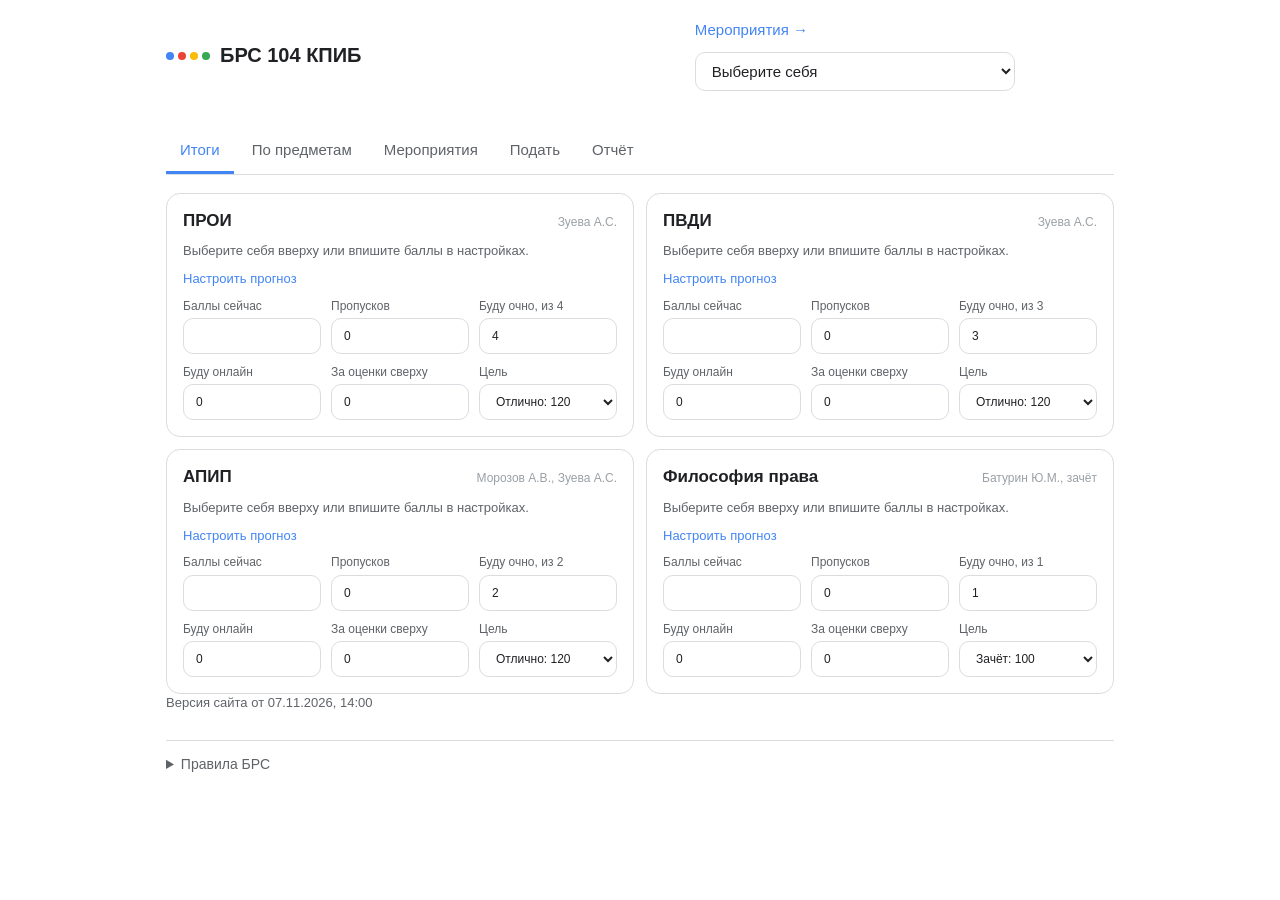
==== brs/index.html @ 586242a7 "БРС: даты пар по официальному расписанию ВШГА (лист «Расписание» в таблице и запасной список) Co-Aut" ====
<!doctype html>
<html lang="ru">
<head>
<script>if(window.top!==window)document.documentElement.classList.add("embed")</script>
<style>.embed .wrap{padding-top:12px}.embed header .brand{display:none}</style>
<meta charset="utf-8">
<meta name="viewport" content="width=device-width, initial-scale=1, viewport-fit=cover">
<title>БРС 104 КПИБ</title>
<link rel="stylesheet" href="https://fonts.googleapis.com/css2?family=Google+Sans:wght@400;500;700&family=Roboto+Mono:wght@500&display=swap">
<style>
:root{
  --bg:#FFFFFF;--fg:#202124;--muted:#5F6368;--faint:#9AA0A6;--fill:#F1F3F4;--line:#DADCE0;
  --blue:#4285F4;--red:#EA4335;--yellow:#FBBC04;--green:#34A853;
  --blue-t:#E8F0FE;--red-t:#FCE8E6;--yellow-t:#FEF7E0;--green-t:#E6F4EA;
  --font:"Google Sans","Product Sans",Roboto,"Segoe UI",Arial,sans-serif;--mono:"Roboto Mono",ui-monospace,Menlo,monospace;
}
*{box-sizing:border-box}
html,body{margin:0;background:var(--bg);color:var(--fg);font:15px/1.35 var(--font)}
.wrap{max-width:980px;margin:0 auto;padding:20px max(16px,env(safe-area-inset-right,0px)) 48px max(16px,env(safe-area-inset-left,0px))}
header{display:flex;flex-wrap:wrap;gap:12px 20px;align-items:center;justify-content:space-between}
.brand{display:flex;align-items:center;gap:10px}
.dots{display:flex;gap:4px}.dots i{width:8px;height:8px;border-radius:50%;display:block}
h1{font-size:20px;margin:0;font-weight:700}
select,input{font:inherit;color:var(--fg);background:var(--bg);border:1px solid var(--line);border-radius:10px;padding:9px 12px}
select:focus,input:focus,button:focus-visible{outline:2px solid var(--blue);outline-offset:1px}
#who{min-width:min(320px,100%);font-weight:500}
.status{color:var(--muted);font-size:13px;margin:8px 0 0;min-height:1em}
nav{display:flex;gap:4px;margin:18px 0 18px;border-bottom:1px solid var(--line);overflow-x:auto}
nav button{font:inherit;font-weight:500;border:0;background:none;color:var(--muted);padding:10px 14px;border-bottom:3px solid transparent;cursor:pointer;white-space:nowrap}
nav button.on{color:var(--blue);border-bottom-color:var(--blue)}
section[hidden]{display:none}
.tiles{display:grid;grid-template-columns:repeat(auto-fit,minmax(min(100%,420px),1fr));gap:12px}
.tile{border:1px solid var(--line);border-radius:14px;padding:16px;display:flex;flex-direction:column;gap:10px;min-width:0}
.thead{display:flex;justify-content:space-between;align-items:baseline;gap:8px}
.thead h2{font-size:17px;margin:0}
.thead small{color:var(--faint);font-size:12px;text-align:right}
.nums{display:flex;align-items:baseline;gap:6px;flex-wrap:wrap}
.nums b{font:500 34px/1 var(--mono);font-variant-numeric:tabular-nums}
.nums span{color:var(--muted);font-size:14px}
.bar{position:relative;height:8px;border-radius:99px;background:var(--fill);overflow:hidden}
.bar i{position:absolute;inset:0 auto 0 0;border-radius:99px}
.bar .f{background:#C6DAFC}.bar .c{background:var(--blue)}
.bar .t{position:absolute;top:-3px;bottom:-3px;width:2px;background:var(--fg);opacity:.5}
.row{display:flex;justify-content:space-between;align-items:center;gap:8px;flex-wrap:wrap;font-size:14px;color:var(--muted)}
.row b{color:var(--fg)}
.pill{display:inline-block;padding:3px 10px;border-radius:99px;font-size:13px;font-weight:500}
.p-ok{background:var(--green-t);color:#137333}.p-warn{background:var(--yellow-t);color:#8a5a00}.p-bad{background:var(--red-t);color:#b3261e}
details.cfg summary{cursor:pointer;color:var(--blue);font-size:13px;list-style:none}
details.cfg summary::-webkit-details-marker{display:none}
.grid{display:grid;grid-template-columns:repeat(auto-fit,minmax(130px,1fr));gap:10px;margin-top:10px}
.grid label{display:flex;flex-direction:column;gap:4px;font-size:12px;color:var(--muted)}
.grid input,.grid select{width:100%}
.hint{font-size:13px;color:var(--muted);margin:0}
.tablewrap{overflow-x:auto;border:1px solid var(--line);border-radius:14px}
table.days{border-collapse:collapse;width:100%;min-width:520px;font-variant-numeric:tabular-nums}
.days th,.days td{padding:8px 10px;border-bottom:1px solid var(--line);text-align:center}
.days th{background:var(--fill);font-size:12px;color:var(--muted);font-weight:500;position:sticky;top:0}
.days td:first-child,.days th:first-child{text-align:left;white-space:nowrap}
.days tr.today td{background:#FAFBFF}
.days tr.sum td{font-weight:700;background:var(--fill)}
.subjgrid{display:grid;grid-template-columns:repeat(auto-fit,minmax(min(100%,420px),1fr));gap:16px}
.subj{border:1px solid var(--line);border-radius:14px;padding:12px 12px 6px}
.subj .sh{display:flex;justify-content:space-between;align-items:baseline;gap:8px;margin:0 0 8px;flex-wrap:wrap}
.subj h3{margin:0;font-size:17px}.subj .sh span{font-size:13px;color:var(--muted)}
.subj table.days{min-width:0}
.subj .days td.k{color:var(--muted);font-size:13px;text-align:left}
.subj .days td.cm{color:var(--muted)}
.subj .days tr.fut td{color:var(--faint)}
.subj .days tr.ex td{background:#FBFBFB}
.subj .wd{color:var(--faint)}.subj .nt{margin:6px 2px}
.c{display:inline-block;min-width:34px;padding:3px 6px;border-radius:8px;font-family:var(--mono);font-size:13px}
.c.ok{background:var(--green-t);color:#137333}.c.on{background:var(--yellow-t);color:#8a5a00}.c.miss{background:var(--red-t);color:#b3261e}.c.fut{min-width:22px;height:22px;padding:0;border:1px dashed var(--line);vertical-align:middle}.c.plus{background:var(--blue-t);color:#1a56c4}
.legend{display:flex;gap:12px;flex-wrap:wrap;font-size:12px;color:var(--muted);margin:10px 0 0}
.list{list-style:none;margin:0;padding:0;border:1px solid var(--line);border-radius:14px}
.list li{display:flex;gap:12px;align-items:center;justify-content:space-between;padding:12px 14px;border-bottom:1px solid var(--line)}
.list li:last-child{border-bottom:0}
.list .t{min-width:0}.list .t div{font-weight:500;overflow-wrap:anywhere}.list .t small{color:var(--muted);font-size:12px}.list .t small a{color:var(--blue,#1a56c4);text-decoration:underline}
.list .r{display:flex;align-items:center;gap:8px;flex:none}
.list li.ed{flex-wrap:wrap}
.edit{flex-basis:100%;display:grid;grid-template-columns:repeat(auto-fit,minmax(min(100%,220px),1fr));gap:10px;margin-top:6px}
.edit label{display:flex;flex-direction:column;gap:4px;font-size:12px;color:var(--muted)}
.edit .wide{grid-column:1/-1}
.edit .chk{flex-direction:row;align-items:center;gap:8px;font-size:14px;color:var(--fg)}
.edit .act{grid-column:1/-1;display:flex;gap:8px;align-items:center;flex-wrap:wrap}
.btn{font:inherit;font-weight:500;border:0;border-radius:10px;padding:10px 16px;background:var(--blue);color:#fff;cursor:pointer;text-decoration:none;display:inline-block}
.btn.ghost{background:var(--bg);color:var(--fg);border:1px solid var(--line)}
.btn.sm{padding:6px 12px;font-size:13px}
.btn:disabled{opacity:.5;cursor:default}
.bar2{display:flex;justify-content:space-between;align-items:center;gap:10px;flex-wrap:wrap;margin:0 0 12px}
.card{border:1px solid var(--line);border-radius:14px;padding:16px;display:flex;flex-direction:column;gap:14px}
.seg{display:inline-flex;background:var(--fill);border-radius:99px;padding:3px;gap:3px;align-self:flex-start}
.seg button{font:inherit;font-size:14px;border:0;background:transparent;padding:7px 14px;border-radius:99px;cursor:pointer;color:var(--muted)}
.seg button.on{background:var(--bg);color:var(--fg);box-shadow:0 0 0 1px var(--line)}
.f2{display:grid;grid-template-columns:repeat(auto-fit,minmax(min(100%,220px),1fr));gap:12px}
.f2[hidden]{display:none}
.f2 label{display:flex;flex-direction:column;gap:4px;font-size:12px;color:var(--muted)}
.f2 .wide{grid-column:1/-1}
.f2 input,.f2 select{width:100%}
.f2 [hidden],.f2 label[hidden]{display:none!important}
.f2 .chips label{flex-direction:row;font-size:14px;color:var(--fg)}
.f2 .chips input{width:16px}
@media (max-width:480px){nav button{padding:10px 10px}}
.chips{display:flex;flex-wrap:wrap;gap:8px}
.chips label{display:flex;align-items:center;gap:6px;border:1px solid var(--line);border-radius:99px;padding:6px 12px;font-size:14px;color:var(--fg);cursor:pointer}
.chips input{width:16px;height:16px;margin:0}
.sendrow{display:flex;justify-content:space-between;align-items:center;gap:12px;flex-wrap:wrap;border-top:1px solid var(--line);padding-top:14px}
.big{font:500 26px/1 var(--mono)}
.err{outline:2px solid var(--red)!important;outline-offset:1px}
.filerow{display:flex;align-items:center;gap:10px;flex-wrap:wrap}
.linkbtn{font:inherit;font-size:12px;border:0;background:none;color:var(--muted);text-decoration:underline;cursor:pointer;padding:0}
details.more{margin-top:28px;border-top:1px solid var(--line);padding-top:14px}
details.more summary{cursor:pointer;color:var(--muted);font-size:14px}
.rules{display:grid;grid-template-columns:repeat(auto-fit,minmax(min(100%,300px),1fr));gap:16px;margin-top:12px}
.rules table{border-collapse:collapse;width:100%;font-size:13px}
.rules td{border-bottom:1px solid var(--line);padding:5px 0}.rules td:last-child{text-align:right;padding-left:8px}
.empty{color:var(--muted);text-align:center;padding:32px 16px;border:1px dashed var(--line);border-radius:14px}
.calc{display:grid;grid-template-columns:repeat(auto-fit,minmax(min(100%,200px),1fr));gap:10px;margin-top:12px}
.calc label{display:flex;flex-direction:column;gap:4px;font-size:12px;color:var(--muted)}
.calc select{width:100%}
.rep-opts{display:grid;grid-template-columns:repeat(auto-fit,minmax(min(100%,260px),1fr));gap:14px}
.rep-opts fieldset{border:1px solid var(--line);border-radius:12px;padding:10px 14px;margin:0;display:flex;flex-direction:column;gap:6px;min-width:0}
.rep-opts legend{font-size:12px;color:var(--muted);padding:0 4px}
.rep-opts label{display:flex;gap:8px;align-items:center;font-size:14px}
.rep-opts label.col{flex-direction:column;align-items:stretch;gap:4px;font-size:12px;color:var(--muted)}
.rep-opts input[type=checkbox],.rep-opts input[type=radio]{width:16px;height:16px;margin:0;flex:none}
.rep-who{max-height:220px;overflow:auto;display:flex;flex-direction:column;gap:4px;padding-right:4px}
#report{display:none}
/* оформление отчёта: одно и то же для печати, PDF и просмотра на телефоне */
#report{color:#202124;font:10pt/1.3 var(--font);background:#fff}
#report h1{font-size:15pt;margin:0 0 2mm}
#report .sub{color:#5F6368;font-size:9pt;margin:0 0 5mm}
#report h2{font-size:12pt;margin:0 0 2mm;padding:2mm 3mm;background:#F1F3F4;border-left:3px solid #4285F4}
#report table{border-collapse:collapse;width:100%;margin:0 0 3mm;font-variant-numeric:tabular-nums}
#report th,#report td{border:0.3mm solid #DADCE0;padding:1.3mm 2mm;text-align:left;vertical-align:top;font-size:9pt}
#report th{background:#F1F3F4;color:#5F6368;font-weight:600}
#report td.n,#report th.n{text-align:center;white-space:nowrap}
#report td.nm{white-space:nowrap;width:1%}
#report td{overflow-wrap:anywhere}#report td.ttl{min-width:55mm}#report a.url{font-size:7pt;white-space:nowrap;overflow-wrap:normal}#report a{color:#1a56c4;text-decoration:underline}
#report .st{break-inside:avoid;margin:0 0 6mm}
#report .pb{break-before:page}
#report .ok{color:#137333;font-weight:600}#report .warn{color:#8a5a00;font-weight:600}#report .bad{color:#b3261e;font-weight:600}
#report .muted{color:#5F6368}
#report .note{font-size:8.5pt;color:#5F6368;margin-top:4mm}
#report .sign{display:flex;justify-content:space-between;margin-top:10mm;font-size:10pt}
/* просмотр отчёта на телефоне и планшете */
#rview{position:fixed;inset:0;z-index:2147483646;background:#fff;display:flex;flex-direction:column}
#rview[hidden]{display:none}
#rview .rvbar{flex:none;display:flex;flex-wrap:wrap;gap:8px;align-items:center;padding:calc(10px + env(safe-area-inset-top,0px)) 12px 10px;border-bottom:1px solid var(--line);background:#fff}
#rview .rvbar .hint{flex:1 1 100%;margin:0}
#rview .rvbar .btn{flex:1 1 auto}
#rview .rvbar .btn.sec{background:#fff;color:var(--fg);border:1px solid var(--line)}
#rview .scroll{flex:1;overflow:auto;-webkit-overflow-scrolling:touch;background:var(--fill);padding:12px}
#rview .sheet{background:#fff;width:1047px;padding:12mm;box-sizing:border-box;transform-origin:0 0}
body.rv{overflow:hidden}
@media print{
  @page{size:A4 landscape;margin:12mm 12mm}
  html,body{background:#fff}
  .wrap{display:none!important}
  /* плашка хостинга и прочие вставки поверх страницы не попадают в PDF */
  body>*:not(#report){display:none!important}
  iframe,a[href*="tatnet"]{display:none!important}
  #report{display:block}
}
</style>
</head>
<body>
<div class="wrap">
  <header>
    <div class="brand"><div class="dots" aria-hidden="true"><i style="background:var(--blue)"></i><i style="background:var(--red)"></i><i style="background:var(--yellow)"></i><i style="background:var(--green)"></i></div><h1>БРС 104 КПИБ</h1></div>
    <div style="display:flex;gap:12px;align-items:center;flex-wrap:wrap"><a href="events.html" style="font-weight:500;text-decoration:none;color:var(--blue)">Мероприятия →</a><select id="who" aria-label="Студент"><option value="">Выберите себя</option></select></div>
  </header>
  <p class="status" id="status"></p>

  <nav role="tablist">
    <button role="tab" data-tab="sum" class="on">Итоги</button>
    <button role="tab" data-tab="days">По предметам</button>
    <button role="tab" data-tab="apps">Мероприятия</button>
    <button role="tab" data-tab="send">Подать</button>
    <button role="tab" data-tab="rep">Отчёт</button>
  </nav>

  <section id="t-sum"><div class="tiles" id="tiles"></div></section>

  <section id="t-days" hidden>
    <label class="hint" style="display:flex;gap:8px;align-items:center;margin:0 0 10px"><input type="checkbox" id="cumul" style="width:16px;height:16px;margin:0"> Показать накопленные баллы</label>
    <div id="daysbox"></div>
    <div class="legend"><span><span class="c ok">5</span> очно</span><span><span class="c on">3</span> онлайн</span><span><span class="c miss">н</span> пропуск</span><span><span class="c fut"></span> впереди</span></div>
  </section>

  <section id="t-apps" hidden>
    <div class="bar2"><p class="hint" id="appsnote">Заявки из формы. «В журнале» уже входят в ваши баллы.</p><button class="btn sm" id="addall" hidden></button></div>
    <ul class="list" id="apps"></ul>
    <details class="more" id="calcbox"><summary>Посчитать баллы за мероприятие вручную</summary>
      <div class="calc">
        <label>Предмет<select id="c-subj"></select></label>
        <label>Участие<select id="c-part"><option value="5">Очно: 5</option><option value="3">Онлайн: 3</option><option value="0">Без участия</option></select></label>
        <label>Доклад<select id="c-talk"><option value="0">Нет</option><option value="5">На мероприятии: 5</option><option value="5">На занятии с презентацией: 5</option><option value="4">На занятии без презентации: 4</option></select></label>
        <label>Выезд, публикация<select id="c-extra"><option value="0">Нет</option><option value="5">Выезд: 5</option><option value="10">Публикация: 10</option><option value="15">Выезд и публикация: 15</option></select></label>
        <label>Диплом, грамота<select id="c-dipl"><option value="0">Нет</option><option value="2">Без места: 2</option><option value="3">3 степень: 3</option><option value="4">2 степень: 4</option><option value="5">1 степень: 5</option></select></label>
        <label>Другое<select id="c-other"><option value="0">Нет</option><option value="2">Оргкомитет, 2 курс: 2</option><option value="3">Оценка «удовл.» или работа 70%: 3</option><option value="4">«Хор.» или 80%: 4</option><option value="5">«Отл.» или 90%: 5</option></select></label>
      </div>
      <div class="sendrow" style="margin-top:12px"><span><span class="big" id="c-total">5</span> <span class="hint" style="display:inline">баллов</span></span><button class="btn sm" id="c-add" type="button">Добавить в прогноз</button></div>
    </details>
  </section>

  <section id="t-send" hidden>
    <form class="card" id="sf" novalidate>
      <div class="seg" role="tablist"><button type="button" class="on" data-mode="event">Мероприятие</button><button type="button" data-mode="error">Ошибка в баллах</button></div>
      <div class="f2">
        <label>ФИО<select id="sf-name"><option value="">Выберите</option></select></label>
        <label>Предмет<select id="sf-subj"><option value="">Выберите</option>
          <option value="АПИП - Морозов А.В. (лекции), Зуева А.С. (семинары)">АПИП</option>
          <option value="ПРОИ - Зуева А.С.">ПРОИ</option>
          <option value="ПВДИ - Зуева А.С.">ПВДИ</option>
          <option value="ФилПрава - Батурин Ю.М.">Философия права</option></select></label>
      </div>
      <div class="f2" data-for="event">
        <label class="wide">Название мероприятия<input id="sf-title" type="text" placeholder="Например, конференция в МГИМО"></label>
        <label>Дата<input id="sf-date" type="date"></label>
        <label>Роль<select id="sf-role"><option>Слушатель</option><option>Докладчик</option><option value="other">Другое</option></select></label>
        <label id="sf-role-other-l" hidden>Какая роль<input id="sf-role-other" type="text" placeholder="организатор, участник"></label>
        <label>Формат<select id="sf-format"><option>Очно</option><option>Онлайн</option></select></label>
        <div class="wide chips"><label><input type="checkbox" id="sf-pres"> доклад</label><label><input type="checkbox" id="sf-trip"> выезд</label><label><input type="checkbox" id="sf-pub"> публикация</label><label><input type="checkbox" id="sf-dipl"> диплом</label></div>
      </div>
      <div class="f2" data-for="error" hidden>
        <label>Дата занятия<input id="sf-edate" type="date"></label>
        <label>Стоит в журнале<input id="sf-have" type="number" min="0"></label>
        <label>Должно быть<input id="sf-want" type="number" min="0"></label>
        <label class="wide">Что не так<input id="sf-ewhat" type="text" placeholder="Например, была очно, а стоит онлайн"></label>
      </div>
      <div class="f2">
        <div class="wide" id="sf-proofbox" style="display:flex;flex-direction:column;gap:8px">
          <span style="font-size:12px;color:var(--muted)">Подтверждение: фото, скриншот, сертификат</span>
          <div class="filerow" id="sf-filerow" hidden><label class="btn ghost sm" for="sf-file">Прикрепить файл</label><input id="sf-file" type="file" accept="image/*,application/pdf" hidden><span class="hint" id="sf-fname">фото или PDF до 15 МБ</span><button type="button" class="linkbtn" id="sf-fclear" hidden>убрать</button></div>
          <input id="sf-proof" type="url" placeholder="или ссылка: https://…" aria-label="Ссылка на подтверждение">
          <div class="chips"><label><input type="checkbox" id="sf-max"> Фото в Максе</label><span class="hint" style="display:inline">отметьте, если подтверждение уже отправлено в чат группы в Максе</span></div>
        </div>
        <label class="wide">Комментарий<input id="sf-extra" type="text" placeholder="по желанию"></label>
      </div>
      <div class="sendrow"><span><span class="big" id="sf-points">5</span> <span class="hint" id="sf-pnote" style="display:inline">баллов примерно</span></span><button class="btn" type="submit" id="sf-send">Отправить</button></div>
      <p class="hint" id="sf-status" role="status"></p>
    </form>
  </section>

  <section id="t-rep" hidden>
    <div class="card">
      <p class="hint" style="margin:0">Соберите отчёт для преподавателя: сводная таблица и отдельный блок на каждого студента с баллами, пропусками, заявками к учёту и итогом. Кнопка откроет окно печати, там выберите «Сохранить как PDF».</p>
      <div class="rep-opts">
        <fieldset><legend>Кому и от кого</legend>
          <label class="col">Преподаватель<input id="r-to" type="text" value="Зуевой Анне Сергеевне"></label>
          <label class="col">От кого<input id="r-from" type="text" placeholder="например, староста группы"></label>
        </fieldset>
        <fieldset><legend>Предметы</legend>
          <label><input type="checkbox" class="r-subj" value="proi" checked> ПРОИ</label>
          <label><input type="checkbox" class="r-subj" value="pvdi" checked> ПВДИ</label>
          <label><input type="checkbox" class="r-subj" value="apip" checked> АПИП</label>
          <label><input type="checkbox" class="r-subj" value="fp" checked> Философия права</label>
        </fieldset>
        <fieldset><legend>Что включить</legend>
          <label><input type="checkbox" id="r-sum" checked> Сводная таблица группы</label>
          <label><input type="checkbox" id="r-apps" checked> Заявки к учёту</label>
          <label><input type="checkbox" id="r-done"> Уже учтённые заявки</label>
          <label><input type="checkbox" id="r-err" checked> Исправления ошибок</label>
          <label><input type="checkbox" id="r-pb"> Каждый студент с новой страницы</label>
        </fieldset>
        <fieldset><legend>Студенты</legend>
          <div style="display:flex;gap:12px;font-size:13px"><button type="button" class="linkbtn" id="r-all">все</button><button type="button" class="linkbtn" id="r-none">никого</button><button type="button" class="linkbtn" id="r-me">только я</button><button type="button" class="linkbtn" id="r-has">у кого есть заявки</button></div>
          <div class="rep-who" id="r-who"></div>
        </fieldset>
      </div>
      <div class="sendrow"><span class="hint" id="r-status"></span><button class="btn" type="button" id="r-make">Сформировать PDF</button></div>
    </div>
  </section>

  <p class="hint" style="margin:0 0 8px">Версия сайта от 07.11.2026, 14:00</p>
  <details class="more"><summary>Правила БРС</summary>
    <div class="rules">
      <table><tr><td>Допуск</td><td>от 70, пропусков до 9</td></tr><tr><td>Зачёт</td><td>от 100, до 8</td></tr><tr><td>«Удовлетворительно»</td><td>от 100, до 6</td></tr><tr><td>«Хорошо»</td><td>от 110, до 4</td></tr><tr><td>«Отлично» автоматом</td><td>от 120, до 2</td></tr></table>
      <table><tr><td>Посещение очно / онлайн</td><td>5 / 3</td></tr><tr><td>Мероприятие очно / онлайн</td><td>5 / 3</td></tr><tr><td>Доклад, выезд</td><td>по 5</td></tr><tr><td>Публикация</td><td>10</td></tr><tr><td>Диплом, грамота</td><td>2–5</td></tr><tr><td>Оргкомитет</td><td>2, до 20</td></tr><tr><td>Оценка, работа на занятии</td><td>1–5</td></tr></table>
    </div>
    <p style="margin-top:14px"><button class="linkbtn" id="reset" type="button">Очистить мои данные на этом устройстве</button></p>
  </details>
</div>
<div id="report"></div>
<div id="rview" hidden><div class="rvbar"><p class="hint" id="rv-status">Готовлю PDF…</p><button class="btn" type="button" id="rv-save" disabled>Сохранить PDF</button><button class="btn sec" type="button" id="rv-print">Печать</button><button class="btn sec" type="button" id="rv-close">Закрыть</button></div><div class="scroll"><div class="sheet" id="rv-sheet"></div></div></div>

<script>
const NAMES=["Астатурян Тигран Оганесович","Астахова София Юрьевна","Батурина Анастасия Николаевна","Вебер-Гасанова Анна Акимовна","Волченков Дмитрий Алексеевич","Воронина Кристина Николаевна","Давыдов Натан Владимирович","Дацкевич Федор Михайлович","Демихов Валентин Михайлович","Калмаков Даниил Николаевич","Комаристова Мария Викторовна","Корниенко Дмитрий Сергеевич","Малюта Тимофей Дмитриевич","Мартынова Ольга Владимировна","Петросян Нарек Ашотович","Петрухина Полина Игоревна","Подгорнова Елизавета Николаевна","Сакаев Савелий Игоревич","Самсонов Иван Дмитриевич","Фомченко Роман Вячеславович","Хайбулин Амир Алибекович","Халатян Марина Сергеевна","Шарова Дарья Сергеевна"];
const SUBJ=[
 {id:"proi",name:"ПРОИ",sheet:"ПРОИ",who:"Зуева А.С.",exam:true,dates:["2026-09-01", "2026-09-03", "2026-09-11", "2026-09-25", "2026-10-02", "2026-10-09", "2026-10-13", "2026-10-15", "2026-10-16", "2026-11-13", "2026-11-17", "2026-11-20", "2026-11-24", "2026-11-27", "2026-12-08", "2026-12-11", "2026-12-11", "2026-12-22"]},
 {id:"pvdi",name:"ПВДИ",sheet:"ПВДИ",who:"Зуева А.С.",exam:true,dates:["2026-09-01", "2026-09-03", "2026-09-04", "2026-09-08", "2026-09-15", "2026-09-22", "2026-09-29", "2026-10-06", "2026-10-06", "2026-10-13", "2026-10-15", "2026-11-10", "2026-11-17", "2026-11-24", "2026-12-01", "2026-12-08", "2026-12-15", "2026-12-22"]},
 {id:"apip",name:"АПИП",sheet:"АПИП",who:"Морозов А.В., Зуева А.С.",exam:true,dates:["2026-09-04", "2026-09-08", "2026-09-15", "2026-09-22", "2026-09-29", "2026-10-06", "2026-10-13", "2026-10-15", "2026-10-30", "2026-10-30", "2026-11-03", "2026-11-10", "2026-11-10", "2026-11-17", "2026-11-24", "2026-12-08", "2026-12-22"]},
 {id:"fp",name:"Философия права",sheet:"ФилПр",who:"Батурин Ю.М., зачёт",exam:false,dates:["2026-09-01", "2026-09-03", "2026-09-04", "2026-09-11", "2026-09-18", "2026-09-25", "2026-10-02", "2026-10-06", "2026-10-06", "2026-10-09", "2026-10-16", "2026-11-06", "2026-11-13", "2026-11-20", "2026-12-04", "2026-12-18"]}
];
const BASE="https://docs.google.com/spreadsheets/d/1Ibgbp67ott3PQ05LWFKuNsUUFS-343ctYclRpxP0UzI/gviz/tq?tqx=out:csv";
const URL_SUM=BASE+"&sheet="+encodeURIComponent("Баллы"), URL_APPS=BASE+"&sheet="+encodeURIComponent("Мероприятия"), URL_SHEET=n=>BASE+"&headers=2&sheet="+encodeURIComponent(n);

const ENTRY={name:"855813369",title:"140246962",date:"2029359212",role:"5795855",extra:"500208328",proof:"1959946490",subj:"1567958107"};
const UPLOAD_URL="https://script.google.com/macros/s/AKfycbz8ZbP8DbzzDwuItwFivoYcImtpScG19gf3et_N9o78tYTApaFeCCrDTmzxzh5lTGa1nQ/exec";

const $=id=>document.getElementById(id);
const norm=t=>(t||"").toLowerCase().replace(/ё/g,"е").trim();
const iso=d=>d.toISOString().slice(0,10);
const ddmm=d=>d.slice(8,10)+"."+d.slice(5,7);
const KEY="brs104-v2";
function blank(){const s={who:"",subj:{},events:[]};SUBJ.forEach(x=>s.subj[x.id]={cur:"",abs:0,asof:iso(new Date()),off:null,on:0,bonus:0,target:x.exam?120:100});return s}
// перенос личных данных со старого адреса brs-kpib.tatnet.app (передаются во фрагменте ссылки, на сервер не уходят)
try{const m=(location.hash+"&"+(window.top!==window?window.top.location.hash:"")).match(/import=([A-Za-z0-9+/=%_-]+)/);if(m){const j=decodeURIComponent(escape(atob(decodeURIComponent(m[1]))));const o=JSON.parse(j);if(o&&o.subj&&!localStorage.getItem(KEY))localStorage.setItem(KEY,j)}}catch(e){}
let S=blank();try{const o=JSON.parse(localStorage.getItem(KEY)||"null");if(o&&o.subj)S=Object.assign(blank(),o)}catch(e){}
const save=()=>{try{localStorage.setItem(KEY,JSON.stringify(S))}catch(e){}};

/* ---------- CSV ---------- */
function parseCSV(t){const rows=[];let row=[],f="",q=false;for(let i=0;i<t.length;i++){const c=t[i];
  if(q){if(c==='"'){if(t[i+1]==='"'){f+='"';i++}else q=false}else f+=c}
  else if(c==='"')q=true;else if(c===","){row.push(f);f=""}else if(c==="\n"||c==="\r"){if(c==="\r"&&t[i+1]==="\n")i++;row.push(f);rows.push(row);row=[];f=""}else f+=c}
  if(f!==""||row.length){row.push(f);rows.push(row)}return rows.map(r=>r.map(x=>x.trim()))}
let CB=0,LASTERR="";
function viaScript(u){return new Promise((res,rej)=>{const name="__gv"+(++CB)+"_"+Date.now();const s=document.createElement("script");
  const done=(ok,v)=>{clearTimeout(t);try{delete window[name]}catch(e){}s.remove();ok?res(v):rej(v)};
  const t=setTimeout(()=>done(false,new Error("timeout")),15000);
  window[name]=j=>{try{if(j.status==="error")return done(false,new Error((j.errors&&j.errors[0]&&j.errors[0].detailed_message)||"gviz"));
    const tb=j.table,head=tb.cols.map(c=>c.label||""),rows=tb.rows.map(r=>(r.c||[]).map(c=>c==null?"":String(c.f!=null?c.f:(c.v==null?"":c.v))));
    const n=head.length;rows.forEach(r=>{while(r.length<n)r.push("")});
    done(true,head.some(Boolean)?[head].concat(rows):[new Array(n).fill("")].concat(rows))}catch(e){done(false,e)}};
  s.onerror=()=>done(false,new Error("script"));
  s.src=u.replace("tqx=out:csv","tqx=out:json;responseHandler:"+name)+"&t="+Date.now();document.head.appendChild(s)})}
async function getCSV(u){
  try{const r=await fetch(u+"&t="+Date.now());if(!r.ok)throw new Error("http "+r.status);const t=await r.text();if(/^\s*</.test(t))throw new Error("html");return parseCSV(t)}
  catch(e){try{return await viaScript(u)}catch(e2){LASTERR=(e&&e.message)+" / "+(e2&&e2.message);throw e2}}}
function toISO(v){const m=/(\d{1,2})\.(\d{1,2})\.(\d{4})/.exec(v||"");return m?`${m[3]}-${m[2].padStart(2,"0")}-${m[1].padStart(2,"0")}`:null}
const num=v=>{const x=parseFloat(String(v).replace(",","."));return isNaN(x)?null:x};

/* ---------- logic ---------- */
function grade(s,t,a){
  if(s.exam){if(t>=120&&a<=2)return["«Отлично» автоматом","ok"];if(t>=110&&a<=4)return["«Хорошо»","warn"];if(t>=100&&a<=6)return["«Удовл.»","warn"];if(t>=70&&a<=9)return["Допуск","bad"];return["Нет допуска","bad"]}
  if(t>=100&&a<=8)return["Зачёт","ok"];if(t>=70&&a<=9)return["Допуск, без зачёта","bad"];return["Нет допуска","bad"]}
const maxAbs=(s,tg)=>!s.exam?(tg>=100?8:9):tg>=120?2:tg>=110?4:tg>=100?6:9;
const left=s=>s.dates.filter(d=>d>S.subj[s.id].asof);
// расписание: лист «Расписание» (Предмет | Дата | Пар), иначе столбцы с датами в листах журнала, иначе встроенное
const URL_SCHED=BASE+"&headers=1&sheet="+encodeURIComponent("Расписание");let SCHED_SRC="встроенное";
async function loadSchedule(){
  try{const rows=await getCSV(URL_SCHED),h=rows[0].map(norm),ps=h.findIndex(x=>x.startsWith("предмет")),pd=h.findIndex(x=>x.startsWith("дата")),pn=h.findIndex(x=>x.startsWith("пар"));
    if(ps>=0&&pd>=0){const by={};rows.slice(1).forEach(r=>{const sid=subjOf(r[ps]),raw=(r[pd]||"").trim(),d=toISO(raw)||(/^\d{4}-\d\d-\d\d/.test(raw)?raw.slice(0,10):null)||(!/\d/.test(raw)&&pn>=0&&num(r[pn])?"9999-12-31":null);if(!sid||!d)return;
        const k=pn>=0&&num(r[pn])!=null?Math.max(0,Math.round(num(r[pn]))):1;for(let i=0;i<k;i++)(by[sid]=by[sid]||[]).push(d)});
      if(Object.keys(by).length){SUBJ.forEach(s=>{if(by[s.id])s.dates=by[s.id].sort()});SCHED_SRC="лист «Расписание»";return}}}catch(e){}
  let got=false;for(const s of SUBJ){try{const T=await loadSheet(s);const d=T.cols.filter(c=>c.date).map(c=>c.date).sort();if(d.length){s.dates=d;got=true}}catch(e){}}
  if(got)SCHED_SRC="листы журнала"}
// Заявки на мероприятия с 14.10 (после внесения баллов 13.10) и исправления журнала идут в прогноз сами,
// по предмету, который стоит в таблице. Более ранние добавляются кнопкой «В прогноз»: часть из них уже учтена в журнале.
const AUTO_FROM="2026-10-14";
const isAuto=a=>!!a.sid&&!a.counted&&(/ошибка/i.test(a.role||"")||/^\s*ошибка\s*$/i.test(a.title||"")||(toISO(a.date)||"")>=AUTO_FROM);
const evSum=id=>{const auto=APPS.filter(isAuto),labels=new Set(auto.map(a=>a.label));
  return S.events.filter(e=>e.s===id&&!(e.form&&labels.has(e.form))).reduce((t,e)=>t+e.p,0)+auto.filter(a=>a.sid===id).reduce((t,a)=>t+a.e.p,0)};
function calc(s){const st=S.subj[s.id],L=left(s).length,cur=num(st.cur)||0;
  const off=Math.max(0,Math.min(L,st.off==null?L:+st.off)),on=Math.max(0,Math.min(L-off,+st.on||0)),miss=L-off-on,ev=evSum(s.id);
  const total=cur+off*5+on*3+(+st.bonus||0)+ev,abs=(+st.abs||0)+miss;
  return{L,off,on,ev,total,abs,need:st.target-total,needAll:st.target-(cur+L*5+ev),g:grade(s,total,abs)}}

/* ---------- Итоги ---------- */
function tiles(){
  const box=$("tiles");box.innerHTML="";
  SUBJ.forEach(s=>{const st=S.subj[s.id],r=calc(s),has=st.cur!=="";
    const cls=!has?"":(r.abs>maxAbs(s,st.target)?"bad":r.need<=0?"ok":r.need<=10?"warn":"bad");
    const scale=Math.max(st.target,r.total,1)*1.08,pc=v=>Math.max(0,Math.min(100,v/scale*100));
    const el=document.createElement("article");el.className="tile";
    el.innerHTML=`<div class="thead"><h2>${s.name}</h2><small>${s.who}</small></div>
      ${has?`<div class="nums"><b>${num(st.cur)}</b><span>сейчас · прогноз <b style="font-size:16px">${r.total}</b> · цель ${st.target}</span></div>
      <div class="bar"><i class="f" style="width:${pc(r.total)}%"></i><i class="c" style="width:${pc(num(st.cur))}%"></i><span class="t" style="left:${pc(st.target)}%"></span></div>
      <div class="row"><span class="pill p-${cls}">${r.g[0]}</span><span>${r.need>0?`не хватает <b>${r.need}</b>`:`запас <b>${-r.need}</b>`}</span></div>
      <div class="row"><span>Пропусков <b>${r.abs}</b> из ${maxAbs(s,st.target)} допустимых</span><span>осталось занятий <b>${r.L}</b> из ${s.dates.length}</span></div>
      ${r.ev?`<div class="row"><span>с мероприятиями из прогноза: +${r.ev}</span></div>`:""}
      ${r.needAll>0?`<p class="hint">Даже при полном посещении нужно ещё ${r.needAll} за оценки или мероприятия.</p>`:""}`
      :`<p class="hint">Выберите себя вверху или впишите баллы в настройках.</p>`}
      <details class="cfg"${has?"":" open"}><summary>Настроить прогноз</summary><div class="grid">
        <label>Баллы сейчас<input data-k="cur" type="number" value="${st.cur}"></label>
        <label>Пропусков<input data-k="abs" type="number" min="0" value="${st.abs}"></label>
        <label>Буду очно, из ${r.L}<input data-k="off" type="number" min="0" max="${r.L}" value="${r.off}"></label>
        <label>Буду онлайн<input data-k="on" type="number" min="0" value="${r.on}"></label>
        <label>За оценки сверху<input data-k="bonus" type="number" min="0" value="${st.bonus}"></label>
        <label>Цель<select data-k="target">${(s.exam?[[120,"Отлично"],[110,"Хорошо"],[100,"Удовл."],[70,"Допуск"]]:[[100,"Зачёт"],[70,"Допуск"]]).map(([v,t])=>`<option value="${v}"${v==st.target?" selected":""}>${t}: ${v}</option>`).join("")}</select></label>
      </div></details>`;
    el.querySelectorAll("[data-k]").forEach(inp=>inp.addEventListener("change",()=>{const k=inp.dataset.k;st[k]=k==="cur"?inp.value:+inp.value;save();const open=el.querySelector("details").open;tiles();box.children[SUBJ.indexOf(s)].querySelector("details").open=open}));
    box.appendChild(el)});
}

/* ---------- данные из таблицы ---------- */
let SUM=null,NOTES={},SHEETS={};
async function loadSum(){if(SUM)return SUM;const rows=await getCSV(URL_SUM);const head=rows[0].map(norm);
  const kind=x=>x.includes("пропуск")?"a":x.includes("примеч")?"n":"s";
  const ix=(key,k)=>head.findIndex(x=>x.startsWith(norm(key))&&kind(x)===k);
  const drow=rows.find(r=>norm(r[0])==="дата");
  SUM={rows:rows.slice(1).filter(r=>r!==drow),ix,date:i=>drow?drow[i]:(rows[0][i]||"")};return SUM}
async function loadWho(name,quiet){
  if(!name)return;const key=norm(name);
  try{const T=await loadSum();const row=T.rows.find(r=>norm(r[0])===key);
    if(!row){$("status").textContent="Вашей строки нет в таблице баллов. Можно вписать баллы вручную в «Настроить прогноз».";return}
    const dates=[];
    SUBJ.forEach(s=>{const st=S.subj[s.id],k=s.sheet,i=T.ix(k,"s"),a=T.ix(k,"a"),n=T.ix(k,"n");
      if(i>=0&&row[i]!=="")st.cur=String(num(row[i])??"");if(a>=0&&row[a]!=="")st.abs=num(row[a])||0;
      const d=toISO(T.date(i));if(d){st.asof=d;dates.push(ddmm(d))}st.off=null;NOTES[s.id]=n>=0?row[n]:""});
    save();tiles();$("status").textContent="Баллы из журнала"+(dates.length?" на "+[...new Set(dates)].join(", "):"")+".";
  }catch(e){$("status").textContent="Не удалось загрузить таблицу ("+(LASTERR||e.message)+"). Проверьте интернет или впишите баллы вручную."}
  loadApps(name);loadDays(name);
}

/* ---------- По дням ---------- */
async function loadSheet(s){if(SHEETS[s.id])return SHEETS[s.id];
  const rows=await getCSV(URL_SHEET(s.sheet));
  let hi=rows.findIndex(r=>r.some(c=>norm(c)==="фио"));
  let head=hi>=0?rows[hi]:rows[0];if(hi<0)hi=0;
  const cols=head.map((h,j)=>({j,date:toISO(h),label:h,dop:/^доп/i.test(h)||/доп$/i.test(h),total:/итого/i.test(h)}));
  return SHEETS[s.id]={rows:rows.slice(hi+1),cols,nameCol:head.findIndex(c=>norm(c).includes("фио"))};}
async function loadDays(name){
  const box=$("daysbox");if(!name){box.innerHTML='<div class="empty">Выберите себя вверху, чтобы увидеть свои баллы по предметам.</div>';return}
  box.innerHTML='<div class="empty">Загружаю журнал…</div>';
  const key=norm(name),today=iso(new Date()),cum=$("cumul").checked,WD=["вс","пн","вт","ср","чт","пт","сб"];
  const kind=l=>{const t=norm(l).replace(/\d{1,2}\.\d{1,2}\.\d{4}/,"").trim();return /^л/.test(t)?"лекция":/^с/.test(t)?"семинар":""};
  const who=l=>{const m=/(батурин|зуева|морозов)/i.exec(l||"");return m?m[1][0].toUpperCase()+m[1].slice(1):""};
  const badge=(v,held)=>{if(!held&&v==="")return'<span class="c fut" title="впереди"></span>';if(v===""||norm(v)==="н")return'<span class="c miss">н</span>';const n=num(v);return`<span class="c ${n!=null&&n<5?"on":"ok"}">${esc(v)}</span>`};
  let html="",ok=0;
  for(const s of SUBJ){let T;try{T=await loadSheet(s)}catch(e){continue}
    const nc=T.nameCol>=0?T.nameCol:1,row=T.rows.find(r=>norm(r[nc])===key);if(!row)continue;ok++;
    const held=c=>T.rows.some(r=>NAMES.some(n=>norm(n)===norm(r[nc]))&&(r[c.j]||"")!=="");
    let run=0,mark=false,rows="",extra="",total="",note="",cnt=0,miss=0;const anyK=T.cols.some(c=>c.date&&(kind(c.label)||who(c.label))),cs=anyK?2:1;
    T.cols.forEach(c=>{const v=(row[c.j]||"").trim();
      if(c.date){const h=held(c),n=num(v);if(h&&n!=null)run+=n;if(h){cnt++;if(n==null)miss++}
        const t=!mark&&c.date>=today;if(t)mark=true;
        const k=kind(c.label),w=who(c.label);
        rows+=`<tr${t?' class="today"':""}${!h&&v===""?' class="fut"':""}><td>${ddmm(c.date)} <span class="wd">${WD[new Date(c.date+"T12:00").getDay()]}</span></td>${anyK?`<td class="k">${[k,w].filter(Boolean).join(", ")}</td>`:""}<td>${badge(v,h)}</td>${cum?`<td class="cm">${h?run:""}</td>`:""}</tr>`}
      else if(c.total)total=v;
      else if(/примеч/i.test(c.label))note=v;
      else if(c.j>nc&&v!==""&&/(доп|ср|заруб|рп)/i.test(c.label)){run+=num(v)||0;extra+=`<tr class="ex"><td colspan="${cs}">${esc(c.label.replace(/\s*\d{1,2}\.\d{1,2}\.\d{4}/,"")||"Доп.")}</td><td><span class="c plus">+${esc(v)}</span></td>${cum?`<td class="cm">${run}</td>`:""}</tr>`}});
    html+=`<section class="subj"><div class="sh"><h3>${s.name}</h3><span>пропусков ${miss} · итого <b>${esc(total||String(run))}</b></span></div>
      <div class="tablewrap"><table class="days"><thead><tr><th>Дата</th>${anyK?"<th>Занятие</th>":""}<th>Балл</th>${cum?"<th>Всего</th>":""}</tr></thead><tbody>${rows}${extra}
      <tr class="sum"><td colspan="${cs}">Итого</td><td>${esc(total||String(run))}</td>${cum?"<td></td>":""}</tr></tbody></table></div>
      ${note?`<p class="hint nt">Примечание: ${esc(note)}</p>`:""}</section>`}
  box.innerHTML=ok?`<div class="subjgrid">${html}</div>`:'<div class="empty">Листы по предметам пока не подключены или вашей строки там нет.</div>';
}

$("cumul").addEventListener("change",()=>loadDays(S.who));
/* ---------- Мероприятия ---------- */
const subjOf=t=>{t=(t||"").toUpperCase();return t.includes("ПРОИ")?"proi":t.includes("ПВДИ")?"pvdi":t.includes("АПИП")?"apip":t.includes("ФИЛ")?"fp":null};
function estimate(name,role,info){const r=norm(role),x=norm((info||"")+" "+(name||""));
  if(/ошибка/.test(r)||/^ошибка$/.test(norm(name))){const m=/разница\s*([+-]?\d+)/i.exec(info||"");const d=m?+m[1]:0;return{p:Math.max(0,d),t:"исправление журнала"}}
  const online=/онлайн|вебинар|дистанц|http|zoom|edpc/.test(x)&&!/очно/.test(x),part=online?3:5,parts=[];let p;
  if(/доклад/.test(r)||/(^|[^а-я])доклад([^а-я]|$)/.test(norm(info))){p=(/организ|админ|оргкомитет/.test(r)?2:part)+5;parts.push("доклад")}else if(/организ|админ|оргкомитет/.test(r)){p=2;parts.push("оргкомитет")}else{p=part}
  parts.unshift(online?"онлайн":"очно");if(/выезд/.test(x)){p+=5;parts.push("выезд")}if(/публикац|статья/.test(x)){p+=10;parts.push("публикация")}
  return{p,t:parts.join(", ")}}
const STOP=new Set(["конференция","вебинар","мероприятие","форум","лекция","семинар","online","онлайн","день","2026","российской","федерации","ведение"]);
function inJournal(sid,date,name,status){return matchNote(NOTES[sid],date,name,status)}
function matchNote(noteRaw,date,name,status){const st=norm(status);
  if(/^(да|зачт|учт)/.test(st))return true;if(/^(нет|не )/.test(st))return false;
  const note=norm(noteRaw);if(!note)return false;
  const dm=/^(\d{1,2})\.(\d{1,2})/.exec(date||"");if(dm&&note.includes(dm[1].padStart(2,"0")+"."+dm[2].padStart(2,"0")))return true;
  return norm(name).replace(/https?:\S+/g," ").split(/[^a-zа-я0-9]+/).filter(w=>w.length>=4&&!STOP.has(w)).some(w=>note.includes(w.slice(0,Math.max(4,w.length-2))))}
let APPS=[],CAN_EDIT=false;
const URL_EDIT=BASE+"&headers=1&sheet="+encodeURIComponent("Заявки");
async function appRows(){
  try{const rows=await getCSV(URL_EDIT),h=rows[0].map(norm);
    if(h[0]&&h[0].startsWith("отметка")&&h.some(x=>x.startsWith("скрыть"))){CAN_EDIT=true;
      return rows.slice(1).filter(r=>r[1]&&!/^да/.test(norm(r[9]))).map(r=>({ts:r[0],name:r[1],date:r[2],title:r[3],role:r[4],info:r[5],proof:r[6],subjRaw:r[7],status:r[8]}))}}catch(e){}
  CAN_EDIT=false;
  return (await getCSV(URL_APPS)).slice(1).map(([name,date,title,role,info,subjRaw,status])=>({name,date,title,role,info,subjRaw,status}))}
// не показывать: мероприятия, которые засчитываются кафедрой иначе (Лекторий-Фест, ИИ-аватары), и тестовые строки
const EXCLUDE=/лектори|аватар|^\s*тест\s*$/i;
function linkify(v,full){const t=String(v||"").trim();if(!t)return"";
  return t.split(/(https?:\/\/[^\s<>"]+)/g).map((x,i)=>{if(i%2===0)return esc(x);const u=x.replace(/[.,;:)»]+$/,""),tail=x.slice(u.length);
    if(full){const c=u.replace(/^(https:\/\/drive\.google\.com\/file\/d\/[^/?#]+).*$/,"$1").replace(/[?&]usp=[^&]*$/,"");const shown=c.length>90?c.replace(/^(https?:\/\/[^/]+).*$/,"$1/…"):c;return`<a class="url" href="${esc(u)}" target="_blank" rel="noopener">${esc(shown)}</a>${esc(tail)}`}
    const lab=/drive\.google|docs\.google/.test(u)?"файл на Google Диске":/disk\.yandex|yadi\.sk/.test(u)?"файл на Яндекс Диске":u.replace(/^https?:\/\/(www\.)?/,"").slice(0,45)+(u.length>55?"…":"");
    return`<a href="${esc(u)}" target="_blank" rel="noopener">${esc(lab)}</a>${esc(tail)}`}).join("")}
function proofHTML(v,full){const t=String(v||"").trim();if(!t||/^нет$/i.test(t))return"";return t.split(/\s*;\s*/).filter(Boolean).map(x=>linkify(x,full)).join("<br>")}
async function loadApps(name){
  const ul=$("apps");if(!name){ul.innerHTML='<li><span class="hint">Выберите себя вверху.</span></li>';$("addall").hidden=true;return}
  try{const rows=await appRows();const key=norm(name);
    APPS=rows.filter(r=>norm(r.name)===key&&!EXCLUDE.test(r.title||"")).map(r=>{const {date,title,role,info,status}=r,sid=subjOf(r.subjRaw),e=estimate(title,role,info),label=`${date}, ${title}`;
      return{...r,sid,e,label,counted:!!sid&&inJournal(sid,date,title,status)}});
    // заявки, добавленные в прогноз, сверяются с таблицей при каждой загрузке: предмет и баллы берутся текущие,
    // зачтённые, скрытые и удалённые из таблицы убираются из прогноза
    let changed=false;S.events=S.events.filter(v=>{if(!v.form)return true;const a=APPS.find(x=>x.label===v.form);
      if(!a||a.counted||!a.sid){changed=true;return false}
      if(v.s!==a.sid||v.p!==a.e.p){v.s=a.sid;v.p=a.e.p;changed=true}return true});
    if(changed)save();tiles();
    renderApps();
  }catch(e){ul.innerHTML='<li><span class="hint">Не удалось загрузить заявки.</span></li>'}}
function renderApps(){const ul=$("apps");ul.innerHTML="";let pend=0;
  const manual=S.events.filter(e=>!e.form);
  if(!APPS.length&&!manual.length){ul.innerHTML='<li><span class="hint">Заявок пока нет. Подать можно во вкладке «Подать заявку».</span></li>'}
  APPS.forEach(a=>{const auto=isAuto(a),added=S.events.some(v=>v.form===a.label);if(!a.counted&&!auto&&!added&&a.sid)pend++;
    const li=document.createElement("li");const sname=a.sid?SUBJ.find(s=>s.id===a.sid).sheet:"предмет?";
    li.innerHTML=`<div class="t"><div></div><small>${sname} · ${a.date} · ${a.e.t}</small></div><div class="r"></div>`;
    li.querySelector(".t div").textContent=a.title.replace(/\s*https?:\S+/g,"")||a.title;
    const ph=proofHTML(a.proof);if(ph)li.querySelector(".t small").insertAdjacentHTML("beforeend",` · подтверждение: ${ph.replace(/<br>/g,", ")}`);
    const r=li.querySelector(".r");
    if(CAN_EDIT&&a.ts&&!/^да/.test(norm(a.status))){const eb=document.createElement("button");eb.type="button";eb.className="btn sm ghost";eb.textContent="Изменить";eb.onclick=()=>openEdit(li,a);r.appendChild(eb)}
    if(a.counted)r.insertAdjacentHTML("beforeend",'<span class="pill p-ok">в журнале</span>');
    else if(auto)r.insertAdjacentHTML("beforeend",`<b>+${a.e.p}</b><span class="pill p-warn">в прогнозе</span>`);
    else{r.insertAdjacentHTML("beforeend",`<b>+${a.e.p}</b>`);const b=document.createElement("button");b.type="button";b.className="btn sm "+(added?"ghost":"");b.textContent=added?"В прогнозе ✓":"В прогноз";b.disabled=!a.sid;
      b.onclick=()=>{const k=S.events.findIndex(v=>v.form===a.label);if(k>=0)S.events.splice(k,1);else S.events.push({n:a.label,s:a.sid,p:a.e.p,form:a.label});save();tiles();renderApps()};r.appendChild(b)}
    ul.appendChild(li)});
  manual.forEach(e=>{const li=document.createElement("li");li.innerHTML=`<div class="t"><div></div><small>${SUBJ.find(s=>s.id===e.s).sheet} · добавлено вручную</small></div><div class="r"><b>+${e.p}</b><button class="btn sm ghost" type="button">Убрать</button></div>`;
    li.querySelector(".t div").textContent=e.n;li.querySelector("button").onclick=()=>{S.events.splice(S.events.indexOf(e),1);save();tiles();renderApps()};ul.appendChild(li)});
  const all=$("addall");all.hidden=!pend;all.textContent=`Все незачтённые в прогноз (${pend})`;
  all.onclick=()=>{APPS.forEach(a=>{if(a.sid&&!a.counted&&!S.events.some(v=>v.form===a.label))S.events.push({n:a.label,s:a.sid,p:a.e.p,form:a.label})});save();tiles();renderApps()};
}
function openEdit(li,a){if(li.querySelector(".edit"))return;li.classList.add("ed");
  const f=document.createElement("div");f.className="edit";
  f.innerHTML=`<label>Предмет<select class="e-subj">${$("sf-subj").innerHTML}</select></label>
    <label class="wide">Название мероприятия<input class="e-title" type="text"></label>
    <label class="wide">Доп. информация<textarea class="e-info" rows="2"></textarea></label>
    <div class="wide filerow"><label class="btn ghost sm">Прикрепить подтверждение<input class="e-file" type="file" accept="image/*,application/pdf" hidden></label><span class="hint e-fname">фото или PDF до 15 МБ</span></div>
    <label class="chk"><input type="checkbox" class="e-max"> Фото в Максе</label>
    <label class="chk"><input type="checkbox" class="e-hide"> Скрыть заявку (удалить из списка)</label>
    <div class="act"><button type="button" class="btn sm e-save">Сохранить</button><button type="button" class="btn sm ghost e-cancel">Отмена</button><span class="hint e-st"></span></div>`;
  li.appendChild(f);const sel=f.querySelector(".e-subj");
  const opt=[...sel.options].find(o=>o.value&&(o.value===a.subjRaw||subjOf(o.value)===a.sid));if(opt)sel.value=opt.value;
  f.querySelector(".e-title").value=a.title||"";f.querySelector(".e-info").value=a.info||"";
  f.querySelector(".e-cancel").onclick=()=>{f.remove();li.classList.remove("ed")};
  const ef=f.querySelector(".e-file");ef.onchange=()=>{const x=ef.files[0];if(x&&x.size>15*1024*1024){ef.value="";f.querySelector(".e-fname").textContent="Больше 15 МБ, выберите поменьше";return}f.querySelector(".e-fname").textContent=x?x.name:"фото или PDF до 15 МБ"};
  f.querySelector(".e-save").onclick=async()=>{const st=f.querySelector(".e-st"),btn=f.querySelector(".e-save");
    const set={subj:sel.value,title:f.querySelector(".e-title").value.trim(),info:f.querySelector(".e-info").value.trim(),hide:f.querySelector(".e-hide").checked};
    if(!set.title&&!set.hide){st.textContent="Название не может быть пустым.";return}
    btn.disabled=true;
    try{const pr=[];if(ef.files[0]){st.textContent="Загружаю файл…";pr.push(await uploadProof({who:a.name,date:a.date||"",title:set.title||a.title},ef.files[0]))}
      if(f.querySelector(".e-max").checked)pr.push("Фото в Максе");if(pr.length)set.proof=pr.join(" ; ");
      st.textContent="Сохраняю…";const r=await fetch(UPLOAD_URL,{method:"POST",body:JSON.stringify({action:"edit",ts:a.ts,name:a.name,old:a.title,set})});const j=await r.json();if(!j.ok)throw new Error(j.error||"edit");
      const k=S.events.findIndex(v=>v.form===a.label);if(k>=0){S.events.splice(k,1);save();tiles()}
      st.textContent="Сохранено. Обновляю список…";setTimeout(()=>loadApps(S.who),2500)}
    catch(e){st.textContent="Не сохранилось: "+(e.message||e);btn.disabled=false}}}
SUBJ.forEach(s=>$("c-subj").insertAdjacentHTML("beforeend",`<option value="${s.id}">${s.sheet}</option>`));
const cTot=()=>["c-part","c-talk","c-extra","c-dipl","c-other"].reduce((a,id)=>a+(+$(id).value),0);
["c-part","c-talk","c-extra","c-dipl","c-other"].forEach(id=>$(id).addEventListener("change",()=>$("c-total").textContent=cTot()));
$("c-add").onclick=()=>{const t=cTot();if(!t)return;S.events.push({n:"Мероприятие, посчитано вручную",s:$("c-subj").value,p:t});save();tiles();renderApps()};

/* ---------- Подать заявку ---------- */
NAMES.forEach(n=>{$("who").insertAdjacentHTML("beforeend",`<option>${n}</option>`);$("sf-name").insertAdjacentHTML("beforeend",`<option>${n}</option>`)});
let MODE="event";
document.querySelectorAll(".seg button").forEach(b=>b.onclick=()=>{MODE=b.dataset.mode;document.querySelectorAll(".seg button").forEach(x=>x.classList.toggle("on",x===b));
  document.querySelectorAll("[data-for]").forEach(f=>f.hidden=f.dataset.for!==MODE);sfCalc()});
$("sf-role").onchange=()=>{$("sf-role-other-l").hidden=$("sf-role").value!=="other";sfCalc()};
["sf-format","sf-pres","sf-trip","sf-pub","sf-dipl","sf-have","sf-want","sf-role-other"].forEach(id=>$(id).addEventListener("input",sfCalc));
function sfCalc(){if(MODE==="error"){const d=(+$("sf-want").value||0)-(+$("sf-have").value||0);$("sf-points").textContent=(d>0?"+":"")+d;$("sf-pnote").textContent="разница";return}
  const on=$("sf-format").value==="Онлайн",role=norm($("sf-role").value==="other"?$("sf-role-other").value:$("sf-role").value);
  let p=/организ|админ|оргкомитет/.test(role)?2:(on?3:5);if(/доклад/.test(role)||$("sf-pres").checked)p+=5;if($("sf-trip").checked)p+=5;if($("sf-pub").checked)p+=10;if($("sf-dipl").checked)p+=2;
  $("sf-points").textContent=p;$("sf-pnote").textContent="баллов примерно"}
if(UPLOAD_URL){$("sf-filerow").hidden=false}
$("sf-file").addEventListener("change",e=>{const f=e.target.files[0];if(f&&f.size>15*1024*1024){e.target.value="";$("sf-fname").textContent="Больше 15 МБ, выберите поменьше";return}
  $("sf-fname").textContent=f?f.name:"фото или PDF до 15 МБ";$("sf-fclear").hidden=!f});
$("sf-fclear").onclick=()=>{$("sf-file").value="";$("sf-file").dispatchEvent(new Event("change"))};
function shrink(file){return new Promise(res=>{if(!/^image\//.test(file.type)||file.size<1.5*1024*1024||/gif|svg/.test(file.type))return res(file);
  const img=new Image(),u=URL.createObjectURL(file);img.onload=()=>{const k=Math.min(1,2000/Math.max(img.width,img.height)),c=document.createElement("canvas");c.width=Math.round(img.width*k);c.height=Math.round(img.height*k);
  c.getContext("2d").drawImage(img,0,0,c.width,c.height);URL.revokeObjectURL(u);c.toBlob(b=>res(b?new File([b],file.name.replace(/\.\w+$/,"")+".jpg",{type:"image/jpeg"}):file),"image/jpeg",0.85)};img.onerror=()=>res(file);img.src=u})}
const b64=blob=>new Promise((res,rej)=>{const r=new FileReader();r.onload=()=>res(String(r.result).split(",")[1]);r.onerror=rej;r.readAsDataURL(blob)});
async function uploadProof(meta,file){const f0=file||$("sf-file").files[0];if(!f0||!UPLOAD_URL)return null;const f=await shrink(f0);
  const r=await fetch(UPLOAD_URL,{method:"POST",body:JSON.stringify({file:await b64(f),type:f.type||"image/jpeg",name:f.name,...meta})});let j;try{j=await r.json()}catch(x){throw new Error("скрипт ответил не JSON, код "+r.status+": проверьте развертывание")}if(!j.ok)throw new Error(j.error||"upload");return j.url}
function extraText(){if(MODE==="error"){const h=$("sf-have").value,w=$("sf-want").value,d=(+w||0)-(+h||0);return[`В журнале ${h||"?"}, должно быть ${w||"?"}`+(h&&w?`, разница ${d>0?"+":""}${d}`:""),$("sf-ewhat").value.trim(),$("sf-extra").value.trim()].filter(Boolean).join(". ")}
  const f=[$("sf-format").value];[["pres","доклад"],["trip","выезд"],["pub","публикация статьи"],["dipl","диплом или грамота"]].forEach(([k,t])=>{if($("sf-"+k).checked)f.push(t)});return[f.join(" + "),$("sf-extra").value.trim()].filter(Boolean).join(". ")}
$("sf").addEventListener("submit",async ev=>{ev.preventDefault();document.querySelectorAll("#sf .err").forEach(x=>x.classList.remove("err"));
  const need=["sf-name","sf-subj"].concat(MODE==="event"?["sf-title","sf-date"]:["sf-edate","sf-have","sf-want"]);if(MODE==="event"&&$("sf-role").value==="other")need.push("sf-role-other");
  const bad=need.filter(id=>!$(id).value.trim());const hasFile=!!$("sf-file").files[0]&&!!UPLOAD_URL;
  const inMax=$("sf-max").checked;if(MODE==="event"&&!hasFile&&!inMax&&!$("sf-proof").value.trim())bad.push("sf-proofbox");
  if(bad.length){bad.forEach(id=>$(id).classList.add("err"));$("sf-status").textContent=bad.includes("sf-proofbox")?"Прикрепите файл, вставьте ссылку или отметьте «Фото в Максе», и заполните поля, отмеченные красным.":"Заполните поля, отмеченные красным.";return}
  const date=MODE==="event"?$("sf-date").value:$("sf-edate").value,[y,m,d]=date.split("-");const fd=new URLSearchParams();
  fd.append(`entry.${ENTRY.name}`,$("sf-name").value);fd.append(`entry.${ENTRY.title}`,MODE==="error"?"ОШИБКА":$("sf-title").value.trim());
  fd.append(`entry.${ENTRY.date}_year`,y);fd.append(`entry.${ENTRY.date}_month`,String(+m));fd.append(`entry.${ENTRY.date}_day`,String(+d));
  if(MODE==="error")fd.append(`entry.${ENTRY.role}`,"ОШИБКА В КОЛИЧЕСТВЕ БАЛЛОВ");else if($("sf-role").value==="other"){fd.append(`entry.${ENTRY.role}`,"__other_option__");fd.append(`entry.${ENTRY.role}.other_option_response`,$("sf-role-other").value.trim())}else fd.append(`entry.${ENTRY.role}`,$("sf-role").value);
  fd.append(`entry.${ENTRY.extra}`,extraText());const proofTxt=[inMax?"Фото в Максе":"",$("sf-proof").value.trim()].filter(Boolean).join(" ; ");fd.append(`entry.${ENTRY.proof}`,proofTxt||"нет");fd.append(`entry.${ENTRY.subj}`,$("sf-subj").value);
  $("sf-send").disabled=true;
  if(hasFile){$("sf-status").textContent="Загружаю файл…";try{const url=await uploadProof({who:$("sf-name").value,date,title:MODE==="error"?"ОШИБКА":$("sf-title").value.trim()});fd.set(`entry.${ENTRY.proof}`,proofTxt?url+" ; "+proofTxt:url)}
    catch(e){$("sf-status").textContent="Файл не загрузился ("+(e&&e.message||e)+"). Попробуйте ещё раз или вставьте ссылку.";$("sf-send").disabled=false;return}}
  $("sf-status").textContent="Отправляю…";
  // сначала прямо в таблицу через скрипт (он отвечает, записалось или нет); если скрипт старый или недоступен, то через форму
  let direct=false;
  if(UPLOAD_URL){try{const g=k=>fd.get(`entry.${ENTRY[k]}`)||"";const role=fd.get(`entry.${ENTRY.role}`)==="__other_option__"?fd.get(`entry.${ENTRY.role}.other_option_response`):g("role");
    const r=await fetch(UPLOAD_URL,{method:"POST",body:JSON.stringify({action:"submit",name:g("name"),title:g("title"),date:`${d}.${m}.${y}`,role,info:g("extra"),proof:g("proof"),subj:g("subj")})});
    const j=await r.json();if(j.ok)direct=true}catch(e){}}
  // запасная Google-форма удалена (404): без ответа таблицы честно сообщаем, что заявка не ушла
  if(!direct){$("sf-status").textContent="Заявка не отправилась: таблица не ответила. Проверьте интернет и нажмите «Отправить» ещё раз; если не выходит, напишите старосте.";$("sf-send").disabled=false;return}
  try{
    $("sf-status").textContent="Готово, заявка записана в таблицу. На сайте появится через 1–2 минуты.";
    ["sf-title","sf-date","sf-proof","sf-extra","sf-edate","sf-have","sf-want","sf-ewhat","sf-role-other"].forEach(id=>$(id).value="");["sf-pres","sf-trip","sf-pub","sf-dipl","sf-max"].forEach(id=>$(id).checked=false);$("sf-fclear").click();sfCalc();
    if(S.who)setTimeout(()=>loadApps(S.who),60000)}
  catch(e){$("sf-status").textContent="Не удалось отправить. Проверьте интернет."}
  $("sf-send").disabled=false});

/* ---------- Отчёт для преподавателя ---------- */
NAMES.forEach(n=>$("r-who").insertAdjacentHTML("beforeend",`<label><input type="checkbox" class="r-st" value="${n}" checked> ${n}</label>`));
const setWho=f=>document.querySelectorAll(".r-st").forEach(c=>c.checked=f(c.value));
$("r-all").onclick=()=>setWho(()=>true);$("r-none").onclick=()=>setWho(()=>false);$("r-me").onclick=()=>setWho(v=>v===S.who);
$("r-has").onclick=async()=>{$("r-status").textContent="Смотрю заявки…";try{const rows=await getCSV(URL_APPS);const set=new Set(rows.slice(1).filter(r=>!EXCLUDE.test(r[2]||"")).map(r=>norm(r[0])));setWho(v=>set.has(norm(v)));$("r-status").textContent=""}catch(e){$("r-status").textContent="Не удалось загрузить заявки."}};
const esc=t=>String(t??"").replace(/[&<>"]/g,c=>({"&":"&amp;","<":"&lt;",">":"&gt;",'"':"&quot;"}[c]));
const fmtD=d=>d?d.slice(8,10)+"."+d.slice(5,7)+"."+d.slice(0,4):"";
// всё, что хостинг закрепляет поверх страницы (плашка «Работает на …»), прячем на время печати
const HIDDEN=[];function hideOverlays(){document.querySelectorAll("body *").forEach(el=>{if(el.closest("#report"))return;const cs=getComputedStyle(el);if((cs.position==="fixed"||cs.position==="sticky")&&!el.closest(".wrap")){HIDDEN.push([el,el.style.display]);el.style.setProperty("display","none","important")}})}
window.addEventListener("beforeprint",hideOverlays);window.addEventListener("afterprint",()=>{HIDDEN.splice(0).forEach(([el,d])=>{el.style.display=d})});
// телефон и планшет: окно печати там часто не открывается, поэтому отчёт показывается на экране и сохраняется готовым PDF-файлом
const IS_MOBILE=/Android|iPhone|iPad|iPod|Mobile/i.test(navigator.userAgent)||(navigator.platform==="MacIntel"&&navigator.maxTouchPoints>1)||matchMedia("(pointer:coarse)").matches&&innerWidth<1100;
let PDF_BLOB=null,PDF_NAME="";
const loadLib=()=>window.html2pdf?Promise.resolve():new Promise((res,rej)=>{const sc=document.createElement("script");sc.src="https://cdnjs.cloudflare.com/ajax/libs/html2pdf.js/0.10.1/html2pdf.bundle.min.js";sc.onload=res;sc.onerror=()=>rej(new Error("не загрузилась библиотека PDF"));document.head.appendChild(sc)});
function fitSheet(){const sh=$("rv-sheet"),sc=$("rview").querySelector(".scroll");const k=Math.min(1,(sc.clientWidth-24)/1047);sh.style.transform=`scale(${k})`;sh.style.marginBottom=(-(1-k)*sh.offsetHeight)+"px"}
async function openPreview(h,name){
  PDF_BLOB=null;PDF_NAME=name;$("rv-save").disabled=true;$("rv-status").textContent="Готовлю PDF…";
  // сам блок #report (с его стилями) переносится в лист просмотра и возвращается обратно при закрытии
  const sh=$("rv-sheet");sh.innerHTML="";const r=$("report");r.style.display="block";sh.appendChild(r);
  $("rview").hidden=false;document.body.classList.add("rv");requestAnimationFrame(fitSheet);
  try{await loadLib();if(document.fonts&&document.fonts.ready)await document.fonts.ready;
    const blob=await html2pdf().set({margin:[12,12,12,12],filename:name,image:{type:"jpeg",quality:0.95},
      html2canvas:{scale:2,useCORS:true,backgroundColor:"#ffffff",windowWidth:1047},
      jsPDF:{unit:"mm",format:"a4",orientation:"landscape"},pagebreak:{mode:["css"],before:".pb",avoid:["tr","h2"]},enableLinks:true})
      .from(r).outputPdf("blob");
    PDF_BLOB=blob;$("rv-save").disabled=false;$("rv-status").textContent="PDF готов: "+name}
  catch(e){$("rv-status").textContent="PDF не получился ("+e.message+"). Можно нажать «Печать» и сохранить через меню печати."}}
function closePreview(){const r=$("report");r.style.display="";document.body.appendChild(r);$("rview").hidden=true;document.body.classList.remove("rv")}
$("rv-close").onclick=closePreview;
$("rv-print").onclick=()=>{const t=document.title;document.title=PDF_NAME.replace(/\.pdf$/,"");closePreview();hideOverlays();setTimeout(()=>{window.print();setTimeout(()=>{document.title=t},500)},100)};
$("rv-save").onclick=async()=>{if(!PDF_BLOB)return;const file=new File([PDF_BLOB],PDF_NAME,{type:"application/pdf"});
  try{if(navigator.canShare&&navigator.canShare({files:[file]})){await navigator.share({files:[file],title:PDF_NAME});return}}catch(e){if(e&&e.name==="AbortError")return}
  const u=URL.createObjectURL(PDF_BLOB),a=document.createElement("a");a.href=u;a.download=PDF_NAME;document.body.appendChild(a);a.click();a.remove();
  setTimeout(()=>{if(/iPhone|iPad|iPod/.test(navigator.userAgent)&&!navigator.canShare)window.open(u,"_blank");setTimeout(()=>URL.revokeObjectURL(u),60000)},300)};
addEventListener("resize",()=>{if(!$("rview").hidden)fitSheet()});
$("r-make").onclick=async()=>{
  const subs=SUBJ.filter(s=>[...document.querySelectorAll(".r-subj:checked")].some(c=>c.value===s.id));
  const who=[...document.querySelectorAll(".r-st:checked")].map(c=>c.value);
  if(!subs.length||!who.length){$("r-status").textContent="Выберите хотя бы один предмет и одного студента.";return}
  $("r-status").textContent="Собираю данные…";$("r-make").disabled=true;
  try{
    const T=await loadSum();const appsRows=(await appRows()).filter(r=>!EXCLUDE.test(r.title||""));
    const opt=id=>$(id).checked;const asof={};
    const data=who.map(name=>{const key=norm(name),row=T.rows.find(r=>norm(r[0])===key)||[];
      const notes={},res={};SUBJ.forEach(s=>{const n=T.ix(s.sheet,"n");notes[s.id]=n>=0?row[n]||"":""});
      const seen=new Set();
      const apps=appsRows.filter(r=>norm(r.name)===key).map(({date,title,role,info,proof,subjRaw:subj,status})=>{
        const sid=subjOf(subj),isErr=/ошибка/i.test(role||"")||/^\s*ошибка\s*$/i.test(title||""),e=estimate(title,role,info);
        const k=norm(title)+"|"+sid+"|"+date,dup=seen.has(k);seen.add(k);
        const counted=sid&&matchNote(notes[sid],date,title,status);
        const other=!counted&&!isErr?SUBJ.find(s=>s.id!==sid&&matchNote(notes[s.id],"",title,"")):null;
        return{date,title:String(title||"").replace(/\s*https?:\S+/g,"").trim()||title,role,info,proof,sid,isErr,p:e.p,how:e.t,counted,dup,other}});
      subs.forEach(s=>{const i=T.ix(s.sheet,"s"),a=T.ix(s.sheet,"a");const cur=num(row[i]),abs=num(row[a])||0;const d=toISO(T.date(i));if(d)asof[s.id]=d;
        const L=s.dates.filter(x=>x>(d||"")).length;
        const mine=apps.filter(x=>x.sid===s.id);const pend=mine.filter(x=>!x.counted&&!x.dup&&!x.other).reduce((t,x)=>t+x.p,0);
        const total=(cur||0)+L*5+pend;res[s.id]={cur,abs,L,pend,total,g:grade(s,total,abs),mine}});
      return{name,res}});
    const today=new Date(),ymd=String(today.getFullYear()).slice(2)+String(today.getMonth()+1).padStart(2,"0")+String(today.getDate()).padStart(2,"0");
    const gcls=g=>g[1]==="ok"?"ok":g[1]==="warn"?"warn":"bad";
    let h=`<h1>Баллы БРС и заявки на учёт мероприятий</h1><p class="sub">Группа 104 КПИБ, ВШГА МГУ · ${esc($("r-to").value)?"Кому: "+esc($("r-to").value)+" · ":""}${esc($("r-from").value)?"От: "+esc($("r-from").value)+" · ":""}сформировано ${today.toLocaleDateString("ru-RU")} · журнал на ${subs.map(s=>s.sheet+" "+fmtD(asof[s.id]).slice(0,5)).join(", ")}</p>`;
    if(opt("r-sum")){h+=`<table><thead><tr><th>Студент</th>${subs.map(s=>`<th class="n">${s.sheet}<br><span class="muted">журнал / добавить / итого</span></th>`).join("")}</tr></thead><tbody>`;
      data.forEach(d=>{h+=`<tr><td class="nm">${esc(d.name)}</td>${subs.map(s=>{const r=d.res[s.id];return`<td class="n">${r.cur??"нет"} / ${r.pend?"+"+r.pend:"0"} / <b>${(r.cur||0)+r.pend}</b></td>`}).join("")}</tr>`});h+="</tbody></table>"}
    data.forEach((d,ix)=>{h+=`<div class="st${opt("r-pb")||(ix===0&&opt("r-sum"))?" pb":""}"><h2>${esc(d.name)}</h2>`;
      h+=`<table><thead><tr><th>Предмет</th><th class="n">Баллы в журнале</th><th class="n">Пропуски</th><th class="n">Добавить по заявкам</th><th class="n">Итого</th></tr></thead><tbody>`;
      subs.forEach(s=>{const r=d.res[s.id];h+=`<tr><td>${s.name}</td><td class="n">${r.cur??"нет данных"}</td><td class="n">${r.abs}</td><td class="n">${r.pend?"+"+r.pend:"нет"}</td><td class="n"><b>${r.cur==null?"нет данных":r.cur+r.pend}</b></td></tr>`});
      h+="</tbody></table>";
      const rowsA=[],rowsE=[];
      subs.forEach(s=>d.res[s.id].mine.forEach(a=>{
        if(a.isErr){if(opt("r-err"))rowsE.push(`<tr><td>${s.sheet}</td><td class="n">${esc(a.date)}</td><td>${esc(a.info||"без пояснения")}</td><td class="n">${a.p?"+"+a.p:"уточнить"}</td></tr>`);return}
        const st=a.counted?'<span class="ok">уже в журнале</span>':a.dup?'<span class="muted">повтор заявки</span>':a.other?`<span class="warn">возможно, уже учтено в ${a.other.sheet}</span>`:"к учёту";
        if(a.counted&&!opt("r-done"))return;if(!opt("r-apps")&&!a.counted)return;
        rowsA.push(`<tr><td class="nm">${esc(d.name)}</td><td class="n">${esc(a.date)}</td><td class="ttl">${esc(a.title)}</td><td class="nm">${esc(a.role)}</td><td>${linkify(a.info,true)}</td><td class="lnk">${proofHTML(a.proof,true)}</td><td>${s.sheet}</td></tr>`)}));
      if(rowsA.length)h+=`<table><thead><tr><th>ФИО</th><th class="n">Дата</th><th>Мероприятие</th><th>Роль</th><th>Доп. информация</th><th>Ссылка на подтверждение</th><th>Предмет</th></tr></thead><tbody>${rowsA.join("")}</tbody></table>`;
      if(rowsE.length)h+=`<table><thead><tr><th>Предмет</th><th class="n">Дата</th><th>Исправление в журнале</th><th class="n">Разница</th></tr></thead><tbody>${rowsE.join("")}</tbody></table>`;
      if(!rowsA.length&&!rowsE.length&&(opt("r-apps")||opt("r-err")))h+='<p class="muted">Заявок к учёту нет.</p>';
      h+="</div>"});
    h+=`<p class="note">Баллы журнала взяты из таблицы группы. Баллы за заявки посчитаны ориентировочно по шкале БРС кафедры: очно 5, онлайн 3, доклад и выезд по 5, публикация 10, оргкомитет 2. Итого: баллы журнала и баллы по заявкам к учёту. Заявки «уже в журнале» определены по примечаниям в журнале.</p><div class="sign"><span>${today.toLocaleDateString("ru-RU")}</span><span>${esc($("r-from").value)} ____________</span></div>`;
    $("report").innerHTML=h;
    const old=document.title;document.title="БРС="+(who.length===1?who[0].split(" ")[0]:"104КПИБ")+"="+ymd;
    const fname=document.title+".pdf";
    if(IS_MOBILE){document.title=old;$("r-status").textContent="Отчёт открыт для просмотра.";openPreview(h,fname)}
    else{$("r-status").textContent="Готово. В окне печати выберите «Сохранить как PDF».";
      hideOverlays();setTimeout(()=>{window.print();setTimeout(()=>{document.title=old},500)},100)}
  }catch(e){$("r-status").textContent="Не удалось собрать отчёт: "+(LASTERR||e.message)}
  $("r-make").disabled=false};

/* ---------- навигация и старт ---------- */
document.querySelectorAll("nav button").forEach(b=>b.onclick=()=>{document.querySelectorAll("nav button").forEach(x=>x.classList.toggle("on",x===b));
  document.querySelectorAll("section[id^=t-]").forEach(s=>s.hidden=s.id!=="t-"+b.dataset.tab);try{localStorage.setItem(KEY+"-tab",b.dataset.tab)}catch(e){}});
try{const t=localStorage.getItem(KEY+"-tab");if(t)document.querySelector(`nav button[data-tab="${t}"]`)?.click()}catch(e){}
$("who").onchange=()=>{const n=$("who").value;S=Object.assign(blank(),{who:n,events:S.who===n?S.events:[]});$("sf-name").value=n;save();tiles();if(n)loadWho(n);else{$("status").textContent="";loadApps("");loadDays("")}};
$("reset").onclick=()=>{S=blank();save();$("who").value="";$("sf-name").value="";$("status").textContent="";tiles();loadApps("");loadDays("")};
sfCalc();tiles();
if(S.who){$("who").value=S.who;$("sf-name").value=S.who;loadWho(S.who,true)}else{loadApps("");loadDays("")}
loadSchedule().then(()=>tiles());
</script>
</body>
</html>
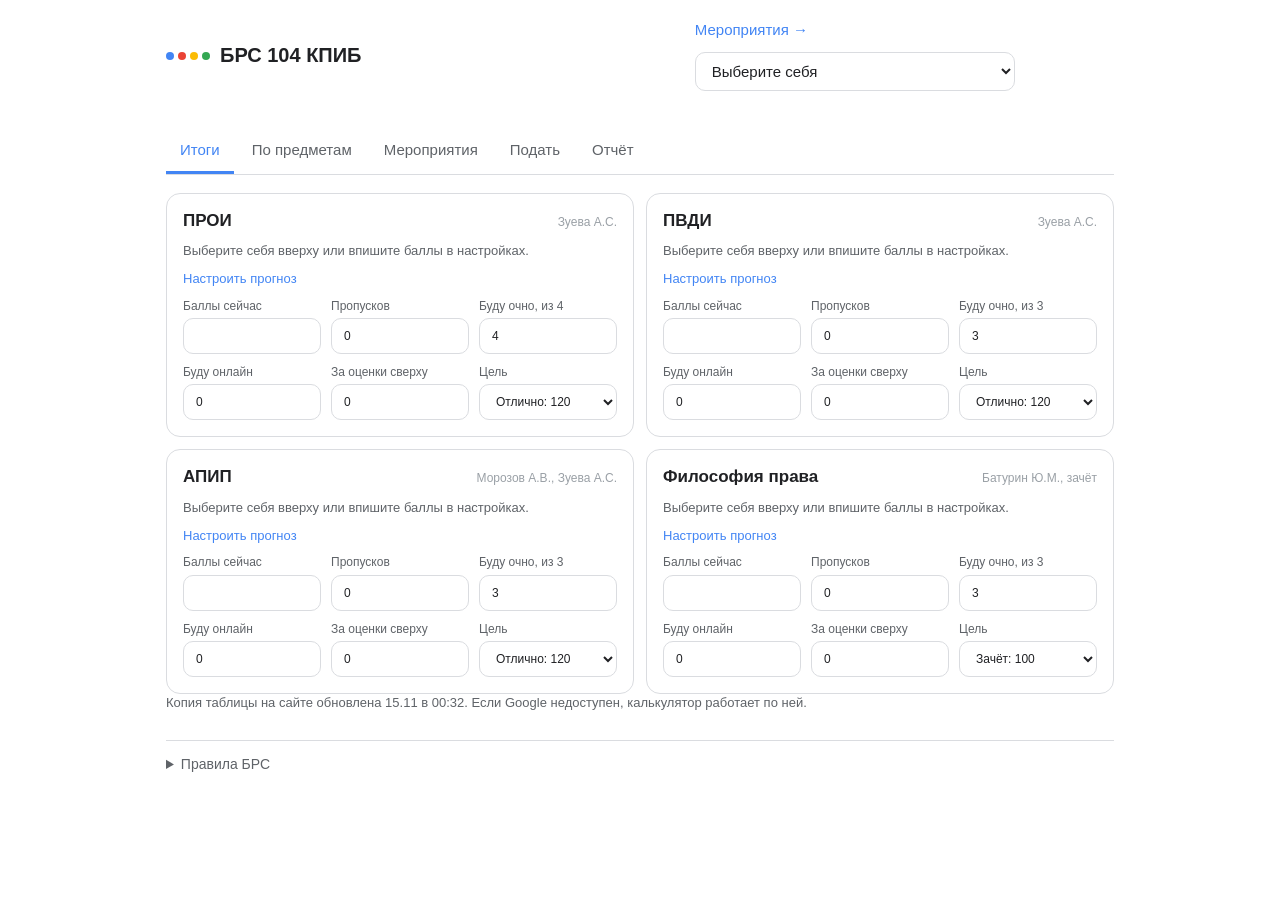
==== commit 18da5564: "БРС: единый источник баллов (журнал Google), запасная копия для калькулятора, общий выбор «это я»; с" ====
--- a/brs/index.html
+++ b/brs/index.html
@@ -272,7 +272,7 @@
     </div>
   </section>
 
-  <p class="hint" style="margin:0 0 8px">Версия сайта от 07.11.2026, 14:00</p>
+  <p class="hint" style="margin:0 0 8px" id="snapinfo"></p>
   <details class="more"><summary>Правила БРС</summary>
     <div class="rules">
       <table><tr><td>Допуск</td><td>от 70, пропусков до 9</td></tr><tr><td>Зачёт</td><td>от 100, до 8</td></tr><tr><td>«Удовлетворительно»</td><td>от 100, до 6</td></tr><tr><td>«Хорошо»</td><td>от 110, до 4</td></tr><tr><td>«Отлично» автоматом</td><td>от 120, до 2</td></tr></table>
@@ -317,16 +317,25 @@
 let CB=0,LASTERR="";
 function viaScript(u){return new Promise((res,rej)=>{const name="__gv"+(++CB)+"_"+Date.now();const s=document.createElement("script");
   const done=(ok,v)=>{clearTimeout(t);try{delete window[name]}catch(e){}s.remove();ok?res(v):rej(v)};
-  const t=setTimeout(()=>done(false,new Error("timeout")),15000);
+  const t=setTimeout(()=>done(false,new Error("timeout")),8000);
   window[name]=j=>{try{if(j.status==="error")return done(false,new Error((j.errors&&j.errors[0]&&j.errors[0].detailed_message)||"gviz"));
     const tb=j.table,head=tb.cols.map(c=>c.label||""),rows=tb.rows.map(r=>(r.c||[]).map(c=>c==null?"":String(c.f!=null?c.f:(c.v==null?"":c.v))));
     const n=head.length;rows.forEach(r=>{while(r.length<n)r.push("")});
     done(true,head.some(Boolean)?[head].concat(rows):[new Array(n).fill("")].concat(rows))}catch(e){done(false,e)}};
   s.onerror=()=>done(false,new Error("script"));
   s.src=u.replace("tqx=out:csv","tqx=out:json;responseHandler:"+name)+"&t="+Date.now();document.head.appendChild(s)})}
+// Копия таблицы в репозитории (обновляется каждый час): запасной источник, если Google не отвечает
+const SNAP={"Баллы":"summary","Расписание":"sched","ПРОИ":"proi","ПВДИ":"pvdi","АПИП":"apip","ФилПр":"filpr"};
+let SNAP_USED=false,SNAP_AT=null;
+fetch("../data/brs.json?t="+Date.now()).then(r=>r.json()).then(j=>{SNAP_AT=j.updated||null;const el=$("snapinfo");if(el&&SNAP_AT)el.textContent="Копия таблицы на сайте обновлена "+SNAP_AT.slice(8,10)+"."+SNAP_AT.slice(5,7)+" в "+SNAP_AT.slice(11,16)+". Если Google недоступен, калькулятор работает по ней."}).catch(()=>{});
+async function fromSnap(u){const m=/[?&]sheet=([^&]+)/.exec(u),id=m&&SNAP[decodeURIComponent(m[1])];if(!id)throw new Error("нет копии");
+  const r=await fetch("../data/brs/"+id+".csv?t="+Date.now());if(!r.ok)throw new Error("копия "+r.status);SNAP_USED=true;return parseCSV(await r.text())}
+async function live(u){const c=new AbortController(),t=setTimeout(()=>c.abort(),8000);
+  try{const r=await fetch(u+"&t="+Date.now(),{signal:c.signal});if(!r.ok)throw new Error("http "+r.status);const x=await r.text();if(/^\s*</.test(x))throw new Error("html");return parseCSV(x)}finally{clearTimeout(t)}}
 async function getCSV(u){
-  try{const r=await fetch(u+"&t="+Date.now());if(!r.ok)throw new Error("http "+r.status);const t=await r.text();if(/^\s*</.test(t))throw new Error("html");return parseCSV(t)}
-  catch(e){try{return await viaScript(u)}catch(e2){LASTERR=(e&&e.message)+" / "+(e2&&e2.message);throw e2}}}
+  try{return await live(u)}
+  catch(e){try{return await viaScript(u)}catch(e2){try{return await fromSnap(u)}catch(e3){LASTERR=(e&&e.message)+" / "+(e2&&e2.message)+" / "+(e3&&e3.message);throw e3}}}}
+const snapNote=()=>SNAP_USED?` Google-таблица сейчас не ответила, показана копия${SNAP_AT?" от "+SNAP_AT.slice(8,10)+"."+SNAP_AT.slice(5,7)+" "+SNAP_AT.slice(11,16):""}.`:"";
 function toISO(v){const m=/(\d{1,2})\.(\d{1,2})\.(\d{4})/.exec(v||"");return m?`${m[3]}-${m[2].padStart(2,"0")}-${m[1].padStart(2,"0")}`:null}
 const num=v=>{const x=parseFloat(String(v).replace(",","."));return isNaN(x)?null:x};
 
@@ -398,7 +407,8 @@
     SUBJ.forEach(s=>{const st=S.subj[s.id],k=s.sheet,i=T.ix(k,"s"),a=T.ix(k,"a"),n=T.ix(k,"n");
       if(i>=0&&row[i]!=="")st.cur=String(num(row[i])??"");if(a>=0&&row[a]!=="")st.abs=num(row[a])||0;
       const d=toISO(T.date(i));if(d){st.asof=d;dates.push(ddmm(d))}st.off=null;NOTES[s.id]=n>=0?row[n]:""});
-    save();tiles();$("status").textContent="Баллы из журнала"+(dates.length?" на "+[...new Set(dates)].join(", "):"")+".";
+    save();tiles();const last=SUBJ.map(s=>S.subj[s.id].asof).sort().pop(),gap=last?Math.round((new Date(iso(new Date()))-new Date(last))/864e5):0;
+    $("status").textContent="Баллы из журнала"+(dates.length?" на "+[...new Set(dates)].join(", "):"")+"."+snapNote()+(gap>10?` Журнал не заполнялся с ${ddmm(last)}: занятия после этой даты прогноз считает предстоящими, поправьте «Пропусков» и «Буду очно» в настройках прогноза.`:"");
   }catch(e){$("status").textContent="Не удалось загрузить таблицу ("+(LASTERR||e.message)+"). Проверьте интернет или впишите баллы вручную."}
   loadApps(name);loadDays(name);
 }
@@ -672,9 +682,13 @@
 document.querySelectorAll("nav button").forEach(b=>b.onclick=()=>{document.querySelectorAll("nav button").forEach(x=>x.classList.toggle("on",x===b));
   document.querySelectorAll("section[id^=t-]").forEach(s=>s.hidden=s.id!=="t-"+b.dataset.tab);try{localStorage.setItem(KEY+"-tab",b.dataset.tab)}catch(e){}});
 try{const t=localStorage.getItem(KEY+"-tab");if(t)document.querySelector(`nav button[data-tab="${t}"]`)?.click()}catch(e){}
-$("who").onchange=()=>{const n=$("who").value;S=Object.assign(blank(),{who:n,events:S.who===n?S.events:[]});$("sf-name").value=n;save();tiles();if(n)loadWho(n);else{$("status").textContent="";loadApps("");loadDays("")}};
+const ME="kpib:me",meGet=()=>{try{const i=JSON.parse(localStorage.getItem(ME));return Number.isInteger(i)?NAMES[i]||"":""}catch(e){return""}};
+const meSet=n=>{try{const i=NAMES.indexOf(n);localStorage.setItem(ME,JSON.stringify(i>=0?i:null))}catch(e){}};
+$("who").onchange=()=>{const n=$("who").value;meSet(n);S=Object.assign(blank(),{who:n,events:S.who===n?S.events:[]});$("sf-name").value=n;save();tiles();if(n)loadWho(n);else{$("status").textContent="";loadApps("");loadDays("")}};
 $("reset").onclick=()=>{S=blank();save();$("who").value="";$("sf-name").value="";$("status").textContent="";tiles();loadApps("");loadDays("")};
 sfCalc();tiles();
+{const m=meGet();if(m&&m!==S.who){S=Object.assign(blank(),{who:m});save()}else if(!m&&S.who)meSet(S.who)}
+addEventListener("storage",e=>{if(e.key===ME){const m=meGet();if(m!==$("who").value){$("who").value=m;$("who").onchange()}}});
 if(S.who){$("who").value=S.who;$("sf-name").value=S.who;loadWho(S.who,true)}else{loadApps("");loadDays("")}
 loadSchedule().then(()=>tiles());
 </script>
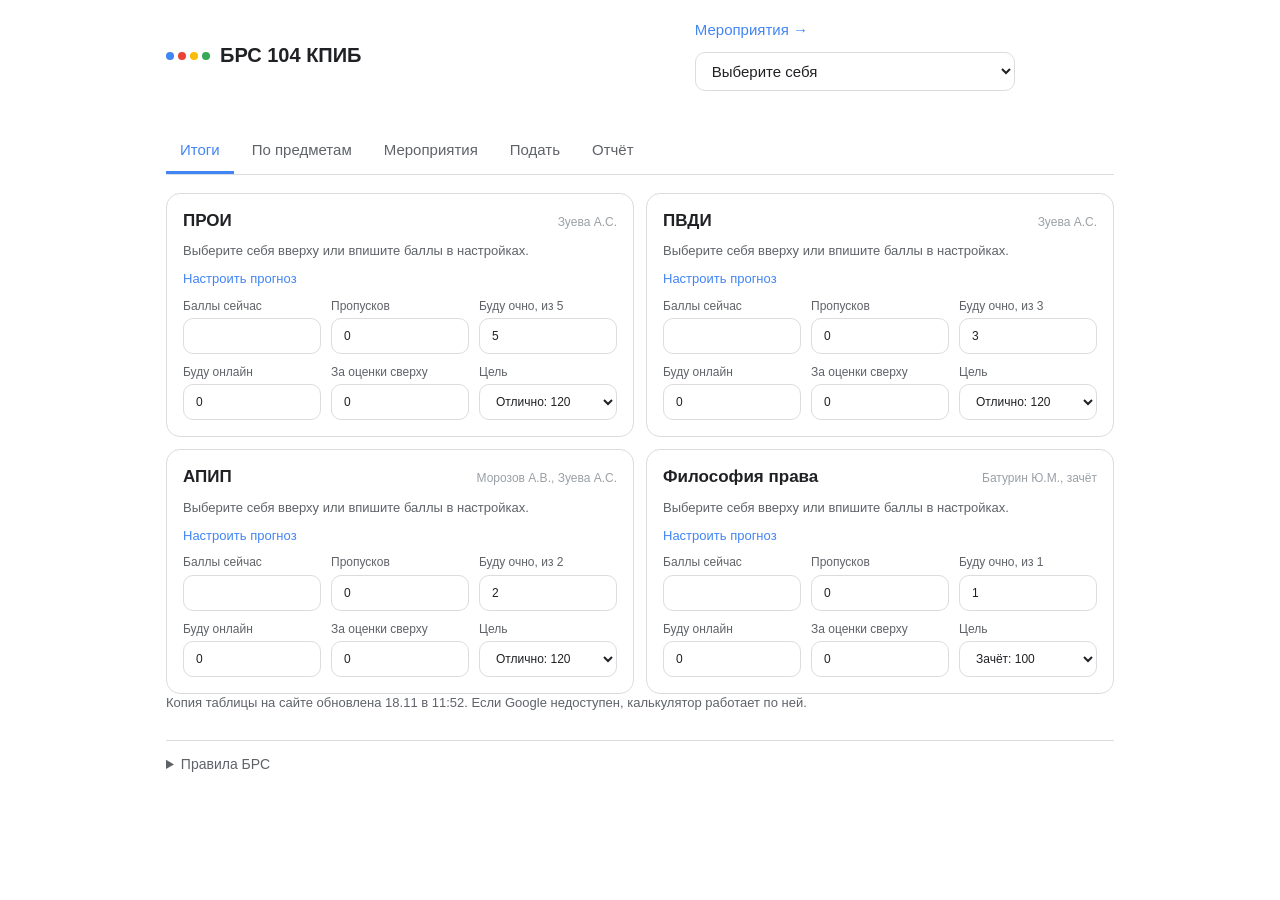
==== commit 76a5c506: "Калькулятор БРС: заявки по предметам, даты занятий по расписанию ВШГА Заявки на вкладке «Мероприятия" ====
--- a/brs/index.html
+++ b/brs/index.html
@@ -2,7 +2,10 @@
 <html lang="ru">
 <head>
 <script>if(window.top!==window)document.documentElement.classList.add("embed")</script>
-<style>.embed .wrap{padding-top:12px}.embed header .brand{display:none}</style>
+<style>.embed .wrap{padding-top:12px}.embed header .brand{display:none}#apps li.grp{display:flex;justify-content:space-between;align-items:baseline;gap:8px;margin-top:14px;padding:6px 0 4px;border-bottom:2px solid var(--blue,#1a73e8);background:none}
+#apps li.grp:first-child{margin-top:0}
+#apps li.grp small{color:#5f6368}
+</style>
 <meta charset="utf-8">
 <meta name="viewport" content="width=device-width, initial-scale=1, viewport-fit=cover">
 <title>БРС 104 КПИБ</title>
@@ -287,9 +290,9 @@
 <script>
 const NAMES=["Астатурян Тигран Оганесович","Астахова София Юрьевна","Батурина Анастасия Николаевна","Вебер-Гасанова Анна Акимовна","Волченков Дмитрий Алексеевич","Воронина Кристина Николаевна","Давыдов Натан Владимирович","Дацкевич Федор Михайлович","Демихов Валентин Михайлович","Калмаков Даниил Николаевич","Комаристова Мария Викторовна","Корниенко Дмитрий Сергеевич","Малюта Тимофей Дмитриевич","Мартынова Ольга Владимировна","Петросян Нарек Ашотович","Петрухина Полина Игоревна","Подгорнова Елизавета Николаевна","Сакаев Савелий Игоревич","Самсонов Иван Дмитриевич","Фомченко Роман Вячеславович","Хайбулин Амир Алибекович","Халатян Марина Сергеевна","Шарова Дарья Сергеевна"];
 const SUBJ=[
- {id:"proi",name:"ПРОИ",sheet:"ПРОИ",who:"Зуева А.С.",exam:true,dates:["2026-09-01", "2026-09-03", "2026-09-11", "2026-09-25", "2026-10-02", "2026-10-09", "2026-10-13", "2026-10-15", "2026-10-16", "2026-11-13", "2026-11-17", "2026-11-20", "2026-11-24", "2026-11-27", "2026-12-08", "2026-12-11", "2026-12-11", "2026-12-22"]},
- {id:"pvdi",name:"ПВДИ",sheet:"ПВДИ",who:"Зуева А.С.",exam:true,dates:["2026-09-01", "2026-09-03", "2026-09-04", "2026-09-08", "2026-09-15", "2026-09-22", "2026-09-29", "2026-10-06", "2026-10-06", "2026-10-13", "2026-10-15", "2026-11-10", "2026-11-17", "2026-11-24", "2026-12-01", "2026-12-08", "2026-12-15", "2026-12-22"]},
- {id:"apip",name:"АПИП",sheet:"АПИП",who:"Морозов А.В., Зуева А.С.",exam:true,dates:["2026-09-04", "2026-09-08", "2026-09-15", "2026-09-22", "2026-09-29", "2026-10-06", "2026-10-13", "2026-10-15", "2026-10-30", "2026-10-30", "2026-11-03", "2026-11-10", "2026-11-10", "2026-11-17", "2026-11-24", "2026-12-08", "2026-12-22"]},
+ {id:"proi",name:"ПРОИ",sheet:"ПРОИ",who:"Зуева А.С.",exam:true,dates:["2026-09-01", "2026-09-03", "2026-09-11", "2026-09-25", "2026-10-02", "2026-10-09", "2026-10-13", "2026-10-15", "2026-10-16", "2026-11-13", "2026-11-17", "2026-11-24", "2026-11-27", "2026-12-08", "2026-12-11", "2026-12-11", "2026-12-18", "2026-12-22"]},
+ {id:"pvdi",name:"ПВДИ",sheet:"ПВДИ",who:"Зуева А.С.",exam:true,dates:["2026-09-01", "2026-09-03", "2026-09-04", "2026-09-08", "2026-09-15", "2026-09-22", "2026-09-29", "2026-10-06", "2026-10-06", "2026-10-13", "2026-10-15", "2026-11-10", "2026-11-17", "2026-11-24", "2026-11-27", "2026-12-08", "2026-12-15", "2026-12-22"]},
+ {id:"apip",name:"АПИП",sheet:"АПИП",who:"Морозов А.В., Зуева А.С.",exam:true,dates:["2026-09-04", "2026-09-08", "2026-09-15", "2026-09-22", "2026-09-29", "2026-10-06", "2026-10-13", "2026-10-15", "2026-10-20", "2026-10-30", "2026-10-30", "2026-11-03", "2026-11-10", "2026-11-10", "2026-11-17", "2026-11-24", "2026-12-08", "2026-12-22"]},
  {id:"fp",name:"Философия права",sheet:"ФилПр",who:"Батурин Ю.М., зачёт",exam:false,dates:["2026-09-01", "2026-09-03", "2026-09-04", "2026-09-11", "2026-09-18", "2026-09-25", "2026-10-02", "2026-10-06", "2026-10-06", "2026-10-09", "2026-10-16", "2026-11-06", "2026-11-13", "2026-11-20", "2026-12-04", "2026-12-18"]}
 ];
 const BASE="https://docs.google.com/spreadsheets/d/1Ibgbp67ott3PQ05LWFKuNsUUFS-343ctYclRpxP0UzI/gviz/tq?tqx=out:csv";
@@ -495,7 +498,14 @@
 function renderApps(){const ul=$("apps");ul.innerHTML="";let pend=0;
   const manual=S.events.filter(e=>!e.form);
   if(!APPS.length&&!manual.length){ul.innerHTML='<li><span class="hint">Заявок пока нет. Подать можно во вкладке «Подать заявку».</span></li>'}
-  APPS.forEach(a=>{const auto=isAuto(a),added=S.events.some(v=>v.form===a.label);if(!a.counted&&!auto&&!added&&a.sid)pend++;
+  // заявки по предметам: сначала незачтённые, внутри по дате
+  const order=s=>{const i=SUBJ.findIndex(x=>x.id===s);return i<0?SUBJ.length:i},iso8=d=>{const m=/(\d{1,2})[./](\d{1,2})[./](\d{4})/.exec(d||"");return m?(/\//.test(d)?`${m[3]}${m[1].padStart(2,"0")}${m[2].padStart(2,"0")}`:`${m[3]}${m[2].padStart(2,"0")}${m[1].padStart(2,"0")}`):""};
+  const sorted=[...APPS].sort((x,y)=>order(x.sid)-order(y.sid)||(x.counted-y.counted)||iso8(x.date).localeCompare(iso8(y.date)));
+  let cur=null;
+  sorted.forEach(a=>{const auto=isAuto(a),added=S.events.some(v=>v.form===a.label);if(!a.counted&&!auto&&!added&&a.sid)pend++;
+    if(a.sid!==cur){cur=a.sid;const grp=APPS.filter(x=>x.sid===cur),todo=grp.filter(x=>!x.counted).length;
+      const h=document.createElement("li");h.className="grp";h.innerHTML=`<b></b><small>${grp.length} ${todo?`· не в журнале ${todo}`:"· все в журнале"}</small>`;
+      h.querySelector("b").textContent=cur?SUBJ.find(s=>s.id===cur).name:"Предмет не указан";ul.appendChild(h)}
     const li=document.createElement("li");const sname=a.sid?SUBJ.find(s=>s.id===a.sid).sheet:"предмет?";
     li.innerHTML=`<div class="t"><div></div><small>${sname} · ${a.date} · ${a.e.t}</small></div><div class="r"></div>`;
     li.querySelector(".t div").textContent=a.title.replace(/\s*https?:\S+/g,"")||a.title;
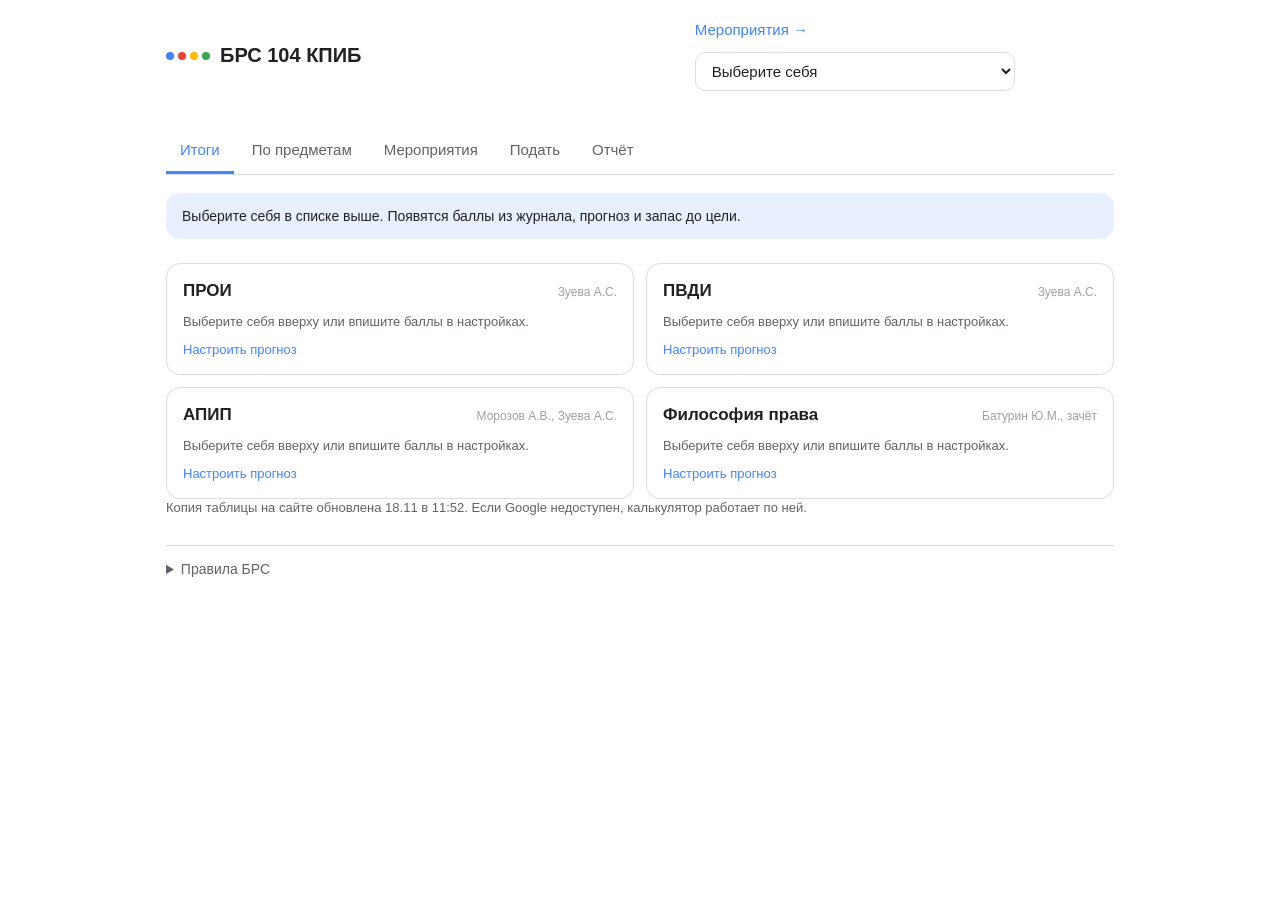
==== commit ab6d9be0: "Уведомления: понятные шаги для iPhone через приложение ntfy; БРС: тёмная тема, короткие вкладки на т" ====
--- a/brs/index.html
+++ b/brs/index.html
@@ -1,11 +1,14 @@
 <!doctype html>
 <html lang="ru">
 <head>
-<script>if(window.top!==window)document.documentElement.classList.add("embed")</script>
-<style>.embed .wrap{padding-top:12px}.embed header .brand{display:none}#apps li.grp{display:flex;justify-content:space-between;align-items:baseline;gap:8px;margin-top:14px;padding:6px 0 4px;border-bottom:2px solid var(--blue,#1a73e8);background:none}
-#apps li.grp:first-child{margin-top:0}
-#apps li.grp small{color:#5f6368}
-</style>
+<script>if(window.top!==window)document.documentElement.classList.add("embed");
+(function(){const H=document.documentElement,mq=matchMedia("(prefers-color-scheme: dark)");
+function pick(){let t=null;try{if(window.top!==window)t=window.parent.document.documentElement.dataset.theme||"auto"}catch(e){}
+if(t==null){try{t=JSON.parse(localStorage.getItem("kpib:theme"))}catch(e){}}t=t||"auto";
+H.classList.toggle("dark",t==="dark"||(t==="auto"&&mq.matches))}
+pick();mq.addEventListener&&mq.addEventListener("change",pick);
+try{new MutationObserver(pick).observe(window.parent.document.documentElement,{attributes:true,attributeFilter:["data-theme"]})}catch(e){}})();</script>
+<style>.embed .wrap{padding-top:12px}.embed header .brand{display:none}</style>
 <meta charset="utf-8">
 <meta name="viewport" content="width=device-width, initial-scale=1, viewport-fit=cover">
 <title>БРС 104 КПИБ</title>
@@ -32,6 +35,7 @@
 nav button{font:inherit;font-weight:500;border:0;background:none;color:var(--muted);padding:10px 14px;border-bottom:3px solid transparent;cursor:pointer;white-space:nowrap}
 nav button.on{color:var(--blue);border-bottom-color:var(--blue)}
 section[hidden]{display:none}
+[hidden]{display:none!important}
 .tiles{display:grid;grid-template-columns:repeat(auto-fit,minmax(min(100%,420px),1fr));gap:12px}
 .tile{border:1px solid var(--line);border-radius:14px;padding:16px;display:flex;flex-direction:column;gap:10px;min-width:0}
 .thead{display:flex;justify-content:space-between;align-items:baseline;gap:8px}
@@ -79,6 +83,15 @@
 .list li:last-child{border-bottom:0}
 .list .t{min-width:0}.list .t div{font-weight:500;overflow-wrap:anywhere}.list .t small{color:var(--muted);font-size:12px}.list .t small a{color:var(--blue,#1a56c4);text-decoration:underline}
 .list .r{display:flex;align-items:center;gap:8px;flex:none}
+/* заявки по предметам: у каждого предмета свой цвет */
+#apps{overflow:hidden}
+#apps .g-proi{--c:#F9AB00;--ct:#FEF7E0}#apps .g-pvdi{--c:#EA4335;--ct:#FCE8E6}#apps .g-apip{--c:#34A853;--ct:#E6F4EA}#apps .g-fp{--c:#4285F4;--ct:#E8F0FE}#apps .g-none{--c:#9AA0A6;--ct:#F1F3F4}
+#apps li.grp{background:var(--ct);border-left:5px solid var(--c);padding:10px 14px;flex-wrap:wrap;row-gap:2px}
+#apps li.grp b{display:flex;align-items:center;gap:8px;font-size:16px}
+#apps li.grp b::before{content:"";width:10px;height:10px;border-radius:50%;background:var(--c);flex:none}
+#apps li.grp small{color:var(--muted);font-size:13px}
+#apps li.it{border-left:5px solid var(--c)}
+@media (max-width:600px){#apps li.it{flex-wrap:wrap;row-gap:8px}#apps li.it .r{width:100%;justify-content:flex-start;flex-wrap:wrap}#apps li.it .t{flex-basis:100%}}
 .list li.ed{flex-wrap:wrap}
 .edit{flex-basis:100%;display:grid;grid-template-columns:repeat(auto-fit,minmax(min(100%,220px),1fr));gap:10px;margin-top:6px}
 .edit label{display:flex;flex-direction:column;gap:4px;font-size:12px;color:var(--muted)}
@@ -145,6 +158,10 @@
 #report .muted{color:#5F6368}
 #report .note{font-size:8.5pt;color:#5F6368;margin-top:4mm}
 #report .sign{display:flex;justify-content:space-between;margin-top:10mm;font-size:10pt}
+#report{-webkit-print-color-adjust:exact;print-color-adjust:exact}
+#report tr.s-proi td,#report td.s-proi{background:#FEF7E0}#report tr.s-pvdi td,#report td.s-pvdi{background:#FCE8E6}#report tr.s-apip td,#report td.s-apip{background:#E6F4EA}#report tr.s-fp td,#report td.s-fp{background:#E8F0FE}
+#report th.s-proi{background:#F9AB00;color:#fff}#report th.s-pvdi{background:#EA4335;color:#fff}#report th.s-apip{background:#34A853;color:#fff}#report th.s-fp{background:#4285F4;color:#fff}
+#report th.s-proi .muted,#report th.s-pvdi .muted,#report th.s-apip .muted,#report th.s-fp .muted{color:#fff;opacity:.85}
 /* просмотр отчёта на телефоне и планшете */
 #rview{position:fixed;inset:0;z-index:2147483646;background:#fff;display:flex;flex-direction:column}
 #rview[hidden]{display:none}
@@ -164,20 +181,38 @@
   iframe,a[href*="tatnet"]{display:none!important}
   #report{display:block}
 }
+/* тёмная тема, как на сайте */
+html.dark{--bg:#222326;--fg:#E8EAED;--muted:#A8ADB4;--faint:#868B91;--fill:#2D2F33;--line:#3C4043;--blue:#6EA1F7;
+  --blue-t:#1D2B40;--red-t:#3A2423;--yellow-t:#3A3221;--green-t:#1E3326;color-scheme:dark}
+html.dark .bar .f{background:#2F4A75}
+html.dark .p-ok,html.dark .c.ok{color:#81C995}html.dark .p-warn,html.dark .c.on{color:#FDD663}html.dark .p-bad,html.dark .c.miss{color:#F28B82}
+html.dark .days tr.today td{background:#1D2B40}html.dark .subj .days tr.ex td{background:#26282B}
+html.dark #apps .g-proi{--ct:#3A3221}html.dark #apps .g-pvdi{--ct:#3A2423}html.dark #apps .g-apip{--ct:#1E3326}html.dark #apps .g-fp{--ct:#1D2B40}html.dark #apps .g-none{--ct:#2D2F33}
+html.dark .btn{color:#202124}
+html.dark #rview .rvbar{background:#222326}
+/* телефон: вкладки короче и прокручиваются, без лишних ссылок в шапке */
+nav{scrollbar-width:none;-webkit-overflow-scrolling:touch;scroll-snap-type:x proximity}nav::-webkit-scrollbar{display:none}
+nav button{scroll-snap-align:start}
+nav .sh{display:none}
+@media (max-width:520px){nav .lg{display:none}nav .sh{display:inline}nav{gap:0}nav button{padding:10px 4px;flex:1 1 auto;font-size:14px}
+  header>div:last-child{width:100%}#who{width:100%;min-width:0}}
+.embed .tomain{display:none}
+.pick{display:block;padding:14px 16px;border-radius:14px;background:var(--blue-t);color:var(--fg);margin-bottom:12px;font-size:14px}
+.pick b{font-weight:500}
 </style>
 </head>
 <body>
 <div class="wrap">
   <header>
     <div class="brand"><div class="dots" aria-hidden="true"><i style="background:var(--blue)"></i><i style="background:var(--red)"></i><i style="background:var(--yellow)"></i><i style="background:var(--green)"></i></div><h1>БРС 104 КПИБ</h1></div>
-    <div style="display:flex;gap:12px;align-items:center;flex-wrap:wrap"><a href="events.html" style="font-weight:500;text-decoration:none;color:var(--blue)">Мероприятия →</a><select id="who" aria-label="Студент"><option value="">Выберите себя</option></select></div>
+    <div style="display:flex;gap:12px;align-items:center;flex-wrap:wrap"><a class="tomain" href="events.html" style="font-weight:500;text-decoration:none;color:var(--blue)">Мероприятия →</a><select id="who" aria-label="Студент"><option value="">Выберите себя</option></select></div>
   </header>
   <p class="status" id="status"></p>
 
   <nav role="tablist">
     <button role="tab" data-tab="sum" class="on">Итоги</button>
-    <button role="tab" data-tab="days">По предметам</button>
-    <button role="tab" data-tab="apps">Мероприятия</button>
+    <button role="tab" data-tab="days"><span class="lg">По предметам</span><span class="sh">Журнал</span></button>
+    <button role="tab" data-tab="apps"><span class="lg">Мероприятия</span><span class="sh">Заявки</span></button>
     <button role="tab" data-tab="send">Подать</button>
     <button role="tab" data-tab="rep">Отчёт</button>
   </nav>
@@ -247,7 +282,7 @@
 
   <section id="t-rep" hidden>
     <div class="card">
-      <p class="hint" style="margin:0">Соберите отчёт для преподавателя: сводная таблица и отдельный блок на каждого студента с баллами, пропусками, заявками к учёту и итогом. Кнопка откроет окно печати, там выберите «Сохранить как PDF».</p>
+      <p class="hint" style="margin:0">Соберите отчёт для преподавателя: сводная таблица и отдельный блок на каждого студента с баллами, пропусками, заявками к учёту и итогом. Кнопка откроет готовый PDF: его можно сохранить файлом или распечатать.</p>
       <div class="rep-opts">
         <fieldset><legend>Кому и от кого</legend>
           <label class="col">Преподаватель<input id="r-to" type="text" value="Зуевой Анне Сергеевне"></label>
@@ -371,6 +406,7 @@
 /* ---------- Итоги ---------- */
 function tiles(){
   const box=$("tiles");box.innerHTML="";
+  if(!S.who){const p=document.createElement("div");p.className="pick";p.style.gridColumn="1/-1";p.innerHTML='<b>Выберите себя в списке выше.</b> Появятся баллы из журнала, прогноз и запас до цели.';box.appendChild(p)}
   SUBJ.forEach(s=>{const st=S.subj[s.id],r=calc(s),has=st.cur!=="";
     const cls=!has?"":(r.abs>maxAbs(s,st.target)?"bad":r.need<=0?"ok":r.need<=10?"warn":"bad");
     const scale=Math.max(st.target,r.total,1)*1.08,pc=v=>Math.max(0,Math.min(100,v/scale*100));
@@ -383,7 +419,7 @@
       ${r.ev?`<div class="row"><span>с мероприятиями из прогноза: +${r.ev}</span></div>`:""}
       ${r.needAll>0?`<p class="hint">Даже при полном посещении нужно ещё ${r.needAll} за оценки или мероприятия.</p>`:""}`
       :`<p class="hint">Выберите себя вверху или впишите баллы в настройках.</p>`}
-      <details class="cfg"${has?"":" open"}><summary>Настроить прогноз</summary><div class="grid">
+      <details class="cfg"><summary>Настроить прогноз</summary><div class="grid">
         <label>Баллы сейчас<input data-k="cur" type="number" value="${st.cur}"></label>
         <label>Пропусков<input data-k="abs" type="number" min="0" value="${st.abs}"></label>
         <label>Буду очно, из ${r.L}<input data-k="off" type="number" min="0" max="${r.L}" value="${r.off}"></label>
@@ -504,9 +540,9 @@
   let cur=null;
   sorted.forEach(a=>{const auto=isAuto(a),added=S.events.some(v=>v.form===a.label);if(!a.counted&&!auto&&!added&&a.sid)pend++;
     if(a.sid!==cur){cur=a.sid;const grp=APPS.filter(x=>x.sid===cur),todo=grp.filter(x=>!x.counted).length;
-      const h=document.createElement("li");h.className="grp";h.innerHTML=`<b></b><small>${grp.length} ${todo?`· не в журнале ${todo}`:"· все в журнале"}</small>`;
+      const h=document.createElement("li");h.className="grp g-"+(cur||"none");h.innerHTML=`<b></b><small>${grp.length} ${todo?`· не в журнале ${todo}`:"· все в журнале"}</small>`;
       h.querySelector("b").textContent=cur?SUBJ.find(s=>s.id===cur).name:"Предмет не указан";ul.appendChild(h)}
-    const li=document.createElement("li");const sname=a.sid?SUBJ.find(s=>s.id===a.sid).sheet:"предмет?";
+    const li=document.createElement("li");li.className="it g-"+(a.sid||"none");const sname=a.sid?SUBJ.find(s=>s.id===a.sid).sheet:"предмет?";
     li.innerHTML=`<div class="t"><div></div><small>${sname} · ${a.date} · ${a.e.t}</small></div><div class="r"></div>`;
     li.querySelector(".t div").textContent=a.title.replace(/\s*https?:\S+/g,"")||a.title;
     const ph=proofHTML(a.proof);if(ph)li.querySelector(".t small").insertAdjacentHTML("beforeend",` · подтверждение: ${ph.replace(/<br>/g,", ")}`);
@@ -615,25 +651,47 @@
 // телефон и планшет: окно печати там часто не открывается, поэтому отчёт показывается на экране и сохраняется готовым PDF-файлом
 const IS_MOBILE=/Android|iPhone|iPad|iPod|Mobile/i.test(navigator.userAgent)||(navigator.platform==="MacIntel"&&navigator.maxTouchPoints>1)||matchMedia("(pointer:coarse)").matches&&innerWidth<1100;
 let PDF_BLOB=null,PDF_NAME="";
-const loadLib=()=>window.html2pdf?Promise.resolve():new Promise((res,rej)=>{const sc=document.createElement("script");sc.src="https://cdnjs.cloudflare.com/ajax/libs/html2pdf.js/0.10.1/html2pdf.bundle.min.js";sc.onload=res;sc.onerror=()=>rej(new Error("не загрузилась библиотека PDF"));document.head.appendChild(sc)});
+// PDF собирается текстом (pdfmake, шрифт Roboto с кириллицей), а не картинкой страницы: файл лёгкий, быстро готов на любом телефоне
+const loadJS=src=>new Promise((res,rej)=>{const sc=document.createElement("script");sc.src=src;sc.onload=res;sc.onerror=()=>rej(new Error("не загрузилась библиотека PDF"));document.head.appendChild(sc)});
+let PDFLIB=null;const loadLib=()=>window.pdfMake&&window.pdfMake.vfs?Promise.resolve():PDFLIB||(PDFLIB=loadJS("../assets/vendor/pdfmake.min.js").then(()=>loadJS("../assets/vendor/vfs_fonts.js")).catch(e=>{PDFLIB=null;throw e}));
+function pdfDoc(root,name){
+  const C={ok:"#188038",warn:"#B06000",bad:"#C5221F",muted:"#5F6368"};
+  const inl=(node,st={})=>{const out=[];node.childNodes.forEach(n=>{if(n.nodeType===3){const x=n.textContent.replace(/\s+/g," ");if(x)out.push({text:x,bold:st.b,color:st.c,link:st.l})}
+    else if(n.nodeType===1){if(n.tagName==="BR"){out.push({text:"\n"});return}const s={...st};if(/^(B|STRONG|TH)$/.test(n.tagName))s.b=true;
+      if(n.tagName==="A"){s.c="#1A73E8";s.l=n.href}if(st.c!=="#FFFFFF")for(const k in C)if(n.classList.contains(k))s.c=C[k];out.push(...inl(n,s))}});return out};
+  const SC={proi:["#F9AB00","#FEF7E0"],pvdi:["#EA4335","#FCE8E6"],apip:["#34A853","#E6F4EA"],fp:["#4285F4","#E8F0FE"]},sOf=el=>{const m=/(?:^|\s)s-(\w+)/.exec(el.className||"");return m&&SC[m[1]]};
+  const table=tb=>{const rows=[...tb.rows].map(r=>{const rs=sOf(r);return[...r.cells].map(c=>{const th=c.tagName==="TH",s=sOf(c)||rs;
+      const cell={text:inl(c,th&&s?{c:"#FFFFFF"}:{}),bold:th,alignment:c.classList.contains("n")?"center":"left"};
+      cell.fillColor=th?(s?s[0]:"#F1F3F4"):(s?s[1]:undefined);if(th&&s)cell.color="#FFFFFF";return cell})});
+    const w=Math.max(...rows.map(r=>r.length));rows.forEach(r=>{while(r.length<w)r.push("")});
+    return{table:{headerRows:tb.tHead?1:0,dontBreakRows:true,widths:Array(w).fill("auto").map((x,i)=>i===0||w<=5?"*":x),body:rows},fontSize:8.5,margin:[0,3,0,8],
+      layout:{hLineColor:()=>"#DADCE0",vLineColor:()=>"#DADCE0",hLineWidth:()=>0.5,vLineWidth:()=>0.5,paddingTop:()=>2,paddingBottom:()=>2}}};
+  const walk=(el,pb)=>{const out=[];[...el.children].forEach((n,i)=>{let b=null;
+    if(n.tagName==="H1")b={text:inl(n),fontSize:15,bold:true,margin:[0,0,0,2]};
+    else if(n.tagName==="H2")b={table:{widths:["*"],body:[[{text:inl(n),fontSize:12.5,bold:true,fillColor:"#F1F3F4",margin:[4,2,4,2]}]]},layout:{hLineWidth:()=>0,vLineWidth:(i)=>i===0?3:0,vLineColor:()=>"#4285F4"},margin:[0,6,0,4]};
+    else if(n.tagName==="TABLE")b=table(n);
+    else if(n.tagName==="P")b={text:inl(n),fontSize:n.classList.contains("sub")||n.classList.contains("note")?8.5:10,color:n.classList.contains("sub")||n.classList.contains("note")?"#5F6368":undefined,margin:[0,2,0,6]};
+    else if(n.classList.contains("sign"))b={columns:[...n.children].map(x=>({text:x.textContent,alignment:x===n.lastElementChild?"right":"left"})),margin:[0,16,0,0]};
+    else if(n.classList.contains("st")){const inner=walk(n);if(n.classList.contains("pb")&&inner.length)inner[0].pageBreak="before";out.push(...inner);return}
+    if(b)out.push(b)});return out};
+  return{pageSize:"A4",pageOrientation:"landscape",pageMargins:[34,34,34,34],info:{title:name.replace(/\.pdf$/,"")},
+    defaultStyle:{font:"Roboto",fontSize:10,lineHeight:1.2,color:"#202124"},content:walk(root),
+    footer:(p,n)=>({text:p+" / "+n,alignment:"right",fontSize:8,color:"#5F6368",margin:[0,0,34,0]})}}
 function fitSheet(){const sh=$("rv-sheet"),sc=$("rview").querySelector(".scroll");const k=Math.min(1,(sc.clientWidth-24)/1047);sh.style.transform=`scale(${k})`;sh.style.marginBottom=(-(1-k)*sh.offsetHeight)+"px"}
 async function openPreview(h,name){
   PDF_BLOB=null;PDF_NAME=name;$("rv-save").disabled=true;$("rv-status").textContent="Готовлю PDF…";
   // сам блок #report (с его стилями) переносится в лист просмотра и возвращается обратно при закрытии
   const sh=$("rv-sheet");sh.innerHTML="";const r=$("report");r.style.display="block";sh.appendChild(r);
   $("rview").hidden=false;document.body.classList.add("rv");requestAnimationFrame(fitSheet);
-  try{await loadLib();if(document.fonts&&document.fonts.ready)await document.fonts.ready;
-    const blob=await html2pdf().set({margin:[12,12,12,12],filename:name,image:{type:"jpeg",quality:0.95},
-      html2canvas:{scale:2,useCORS:true,backgroundColor:"#ffffff",windowWidth:1047},
-      jsPDF:{unit:"mm",format:"a4",orientation:"landscape"},pagebreak:{mode:["css"],before:".pb",avoid:["tr","h2"]},enableLinks:true})
-      .from(r).outputPdf("blob");
+  try{await loadLib();
+    const blob=await new Promise((ok,no)=>{try{window.pdfMake.createPdf(pdfDoc(r,name)).getBlob(ok)}catch(e){no(e)}});
     PDF_BLOB=blob;$("rv-save").disabled=false;$("rv-status").textContent="PDF готов: "+name}
   catch(e){$("rv-status").textContent="PDF не получился ("+e.message+"). Можно нажать «Печать» и сохранить через меню печати."}}
 function closePreview(){const r=$("report");r.style.display="";document.body.appendChild(r);$("rview").hidden=true;document.body.classList.remove("rv")}
 $("rv-close").onclick=closePreview;
 $("rv-print").onclick=()=>{const t=document.title;document.title=PDF_NAME.replace(/\.pdf$/,"");closePreview();hideOverlays();setTimeout(()=>{window.print();setTimeout(()=>{document.title=t},500)},100)};
 $("rv-save").onclick=async()=>{if(!PDF_BLOB)return;const file=new File([PDF_BLOB],PDF_NAME,{type:"application/pdf"});
-  try{if(navigator.canShare&&navigator.canShare({files:[file]})){await navigator.share({files:[file],title:PDF_NAME});return}}catch(e){if(e&&e.name==="AbortError")return}
+  try{if(IS_MOBILE&&navigator.canShare&&navigator.canShare({files:[file]})){await navigator.share({files:[file],title:PDF_NAME});return}}catch(e){if(e&&e.name==="AbortError")return}
   const u=URL.createObjectURL(PDF_BLOB),a=document.createElement("a");a.href=u;a.download=PDF_NAME;document.body.appendChild(a);a.click();a.remove();
   setTimeout(()=>{if(/iPhone|iPad|iPod/.test(navigator.userAgent)&&!navigator.canShare)window.open(u,"_blank");setTimeout(()=>URL.revokeObjectURL(u),60000)},300)};
 addEventListener("resize",()=>{if(!$("rview").hidden)fitSheet()});
@@ -662,18 +720,18 @@
     const today=new Date(),ymd=String(today.getFullYear()).slice(2)+String(today.getMonth()+1).padStart(2,"0")+String(today.getDate()).padStart(2,"0");
     const gcls=g=>g[1]==="ok"?"ok":g[1]==="warn"?"warn":"bad";
     let h=`<h1>Баллы БРС и заявки на учёт мероприятий</h1><p class="sub">Группа 104 КПИБ, ВШГА МГУ · ${esc($("r-to").value)?"Кому: "+esc($("r-to").value)+" · ":""}${esc($("r-from").value)?"От: "+esc($("r-from").value)+" · ":""}сформировано ${today.toLocaleDateString("ru-RU")} · журнал на ${subs.map(s=>s.sheet+" "+fmtD(asof[s.id]).slice(0,5)).join(", ")}</p>`;
-    if(opt("r-sum")){h+=`<table><thead><tr><th>Студент</th>${subs.map(s=>`<th class="n">${s.sheet}<br><span class="muted">журнал / добавить / итого</span></th>`).join("")}</tr></thead><tbody>`;
-      data.forEach(d=>{h+=`<tr><td class="nm">${esc(d.name)}</td>${subs.map(s=>{const r=d.res[s.id];return`<td class="n">${r.cur??"нет"} / ${r.pend?"+"+r.pend:"0"} / <b>${(r.cur||0)+r.pend}</b></td>`}).join("")}</tr>`});h+="</tbody></table>"}
+    if(opt("r-sum")){h+=`<table><thead><tr><th>Студент</th>${subs.map(s=>`<th class="n s-${s.id}">${s.sheet}<br><span class="muted">журнал / добавить / итого</span></th>`).join("")}</tr></thead><tbody>`;
+      data.forEach(d=>{h+=`<tr><td class="nm">${esc(d.name)}</td>${subs.map(s=>{const r=d.res[s.id];return`<td class="n s-${s.id}">${r.cur??"нет"} / ${r.pend?"+"+r.pend:"0"} / <b>${(r.cur||0)+r.pend}</b></td>`}).join("")}</tr>`});h+="</tbody></table>"}
     data.forEach((d,ix)=>{h+=`<div class="st${opt("r-pb")||(ix===0&&opt("r-sum"))?" pb":""}"><h2>${esc(d.name)}</h2>`;
       h+=`<table><thead><tr><th>Предмет</th><th class="n">Баллы в журнале</th><th class="n">Пропуски</th><th class="n">Добавить по заявкам</th><th class="n">Итого</th></tr></thead><tbody>`;
-      subs.forEach(s=>{const r=d.res[s.id];h+=`<tr><td>${s.name}</td><td class="n">${r.cur??"нет данных"}</td><td class="n">${r.abs}</td><td class="n">${r.pend?"+"+r.pend:"нет"}</td><td class="n"><b>${r.cur==null?"нет данных":r.cur+r.pend}</b></td></tr>`});
+      subs.forEach(s=>{const r=d.res[s.id];h+=`<tr class="s-${s.id}"><td>${s.name}</td><td class="n">${r.cur??"нет данных"}</td><td class="n">${r.abs}</td><td class="n">${r.pend?"+"+r.pend:"нет"}</td><td class="n"><b>${r.cur==null?"нет данных":r.cur+r.pend}</b></td></tr>`});
       h+="</tbody></table>";
       const rowsA=[],rowsE=[];
       subs.forEach(s=>d.res[s.id].mine.forEach(a=>{
-        if(a.isErr){if(opt("r-err"))rowsE.push(`<tr><td>${s.sheet}</td><td class="n">${esc(a.date)}</td><td>${esc(a.info||"без пояснения")}</td><td class="n">${a.p?"+"+a.p:"уточнить"}</td></tr>`);return}
+        if(a.isErr){if(opt("r-err"))rowsE.push(`<tr class="s-${s.id}"><td>${s.sheet}</td><td class="n">${esc(a.date)}</td><td>${esc(a.info||"без пояснения")}</td><td class="n">${a.p?"+"+a.p:"уточнить"}</td></tr>`);return}
         const st=a.counted?'<span class="ok">уже в журнале</span>':a.dup?'<span class="muted">повтор заявки</span>':a.other?`<span class="warn">возможно, уже учтено в ${a.other.sheet}</span>`:"к учёту";
         if(a.counted&&!opt("r-done"))return;if(!opt("r-apps")&&!a.counted)return;
-        rowsA.push(`<tr><td class="nm">${esc(d.name)}</td><td class="n">${esc(a.date)}</td><td class="ttl">${esc(a.title)}</td><td class="nm">${esc(a.role)}</td><td>${linkify(a.info,true)}</td><td class="lnk">${proofHTML(a.proof,true)}</td><td>${s.sheet}</td></tr>`)}));
+        rowsA.push(`<tr class="s-${s.id}"><td class="nm">${esc(d.name)}</td><td class="n">${esc(a.date)}</td><td class="ttl">${esc(a.title)}</td><td class="nm">${esc(a.role)}</td><td>${linkify(a.info,true)}</td><td class="lnk">${proofHTML(a.proof,true)}</td><td>${s.sheet}</td></tr>`)}));
       if(rowsA.length)h+=`<table><thead><tr><th>ФИО</th><th class="n">Дата</th><th>Мероприятие</th><th>Роль</th><th>Доп. информация</th><th>Ссылка на подтверждение</th><th>Предмет</th></tr></thead><tbody>${rowsA.join("")}</tbody></table>`;
       if(rowsE.length)h+=`<table><thead><tr><th>Предмет</th><th class="n">Дата</th><th>Исправление в журнале</th><th class="n">Разница</th></tr></thead><tbody>${rowsE.join("")}</tbody></table>`;
       if(!rowsA.length&&!rowsE.length&&(opt("r-apps")||opt("r-err")))h+='<p class="muted">Заявок к учёту нет.</p>';
@@ -682,9 +740,8 @@
     $("report").innerHTML=h;
     const old=document.title;document.title="БРС="+(who.length===1?who[0].split(" ")[0]:"104КПИБ")+"="+ymd;
     const fname=document.title+".pdf";
-    if(IS_MOBILE){document.title=old;$("r-status").textContent="Отчёт открыт для просмотра.";openPreview(h,fname)}
-    else{$("r-status").textContent="Готово. В окне печати выберите «Сохранить как PDF».";
-      hideOverlays();setTimeout(()=>{window.print();setTimeout(()=>{document.title=old},500)},100)}
+    // на всех устройствах один путь: готовый PDF-файл с именем БРС=Фамилия=ГГММДД (окно печати брало бы имя страницы сайта)
+    document.title=old;$("r-status").textContent="Отчёт открыт: «Сохранить PDF» скачает файл "+fname;openPreview(h,fname)
   }catch(e){$("r-status").textContent="Не удалось собрать отчёт: "+(LASTERR||e.message)}
   $("r-make").disabled=false};
 
